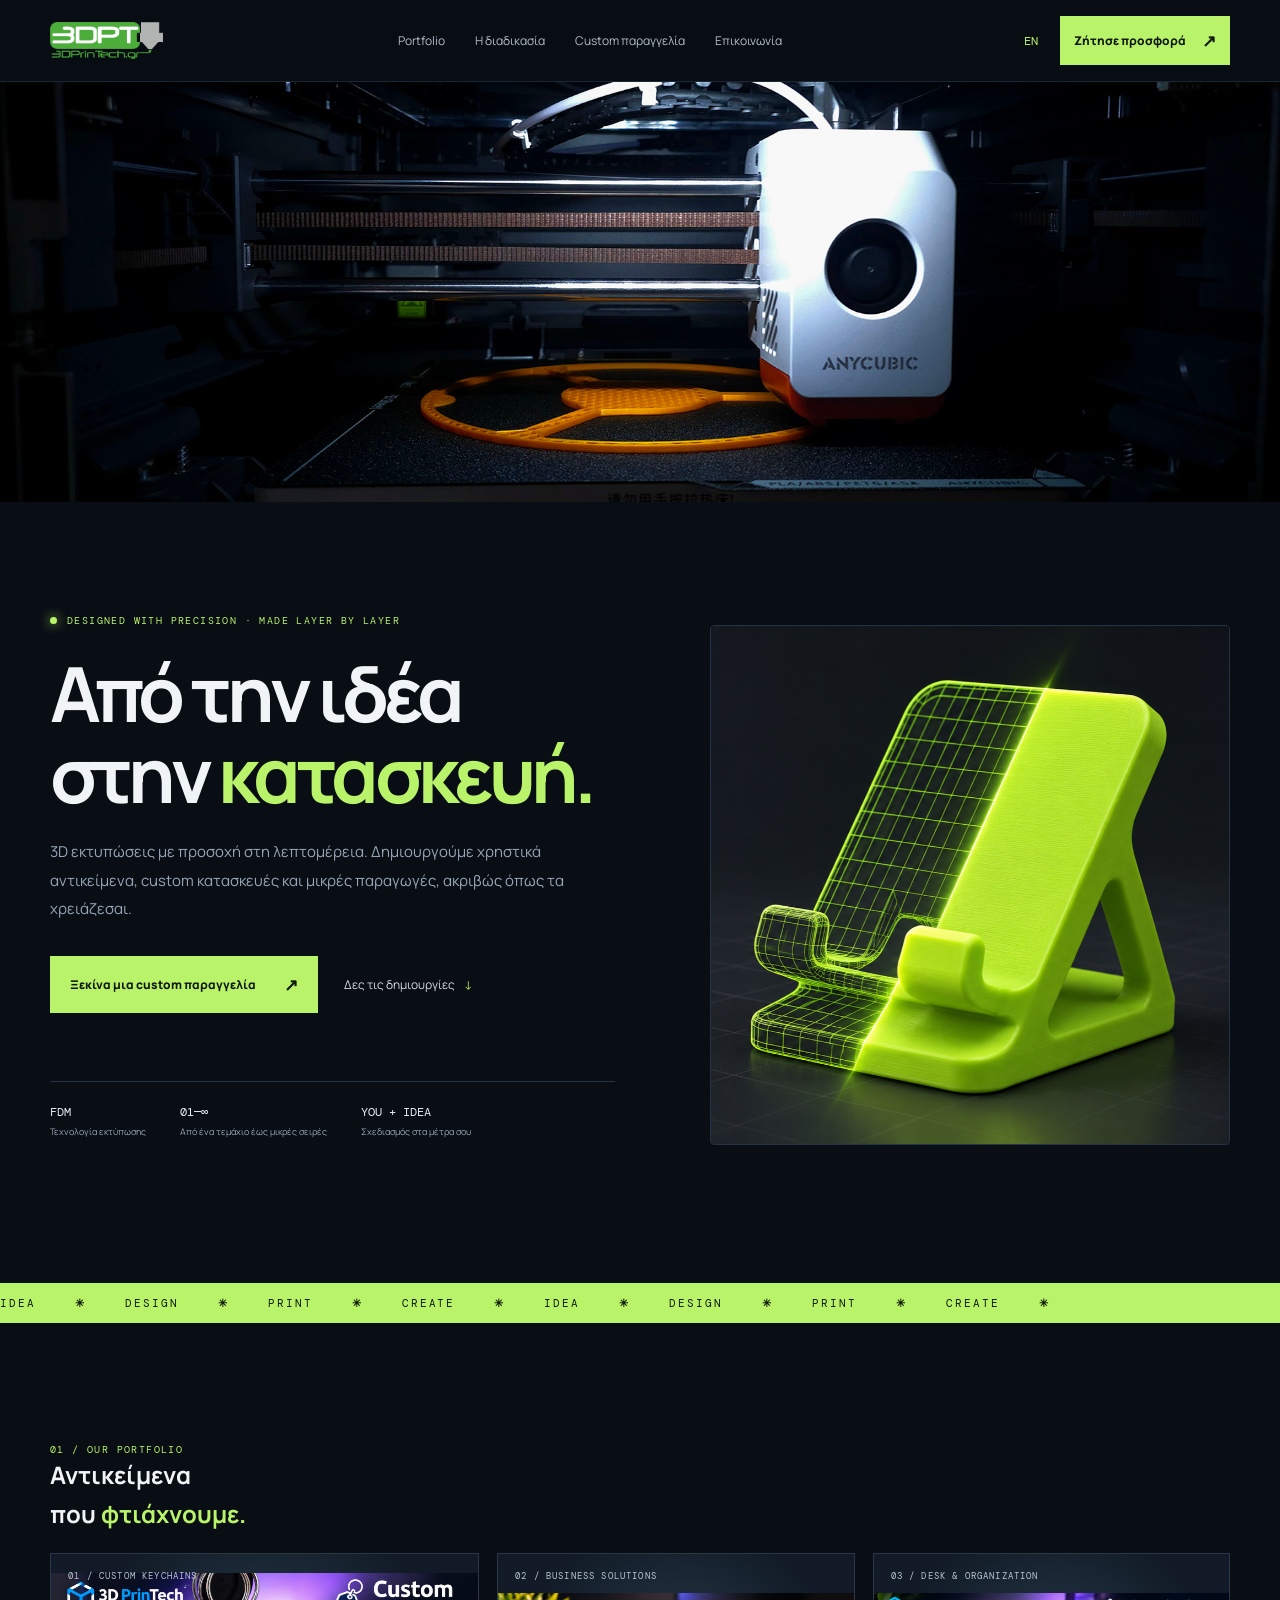
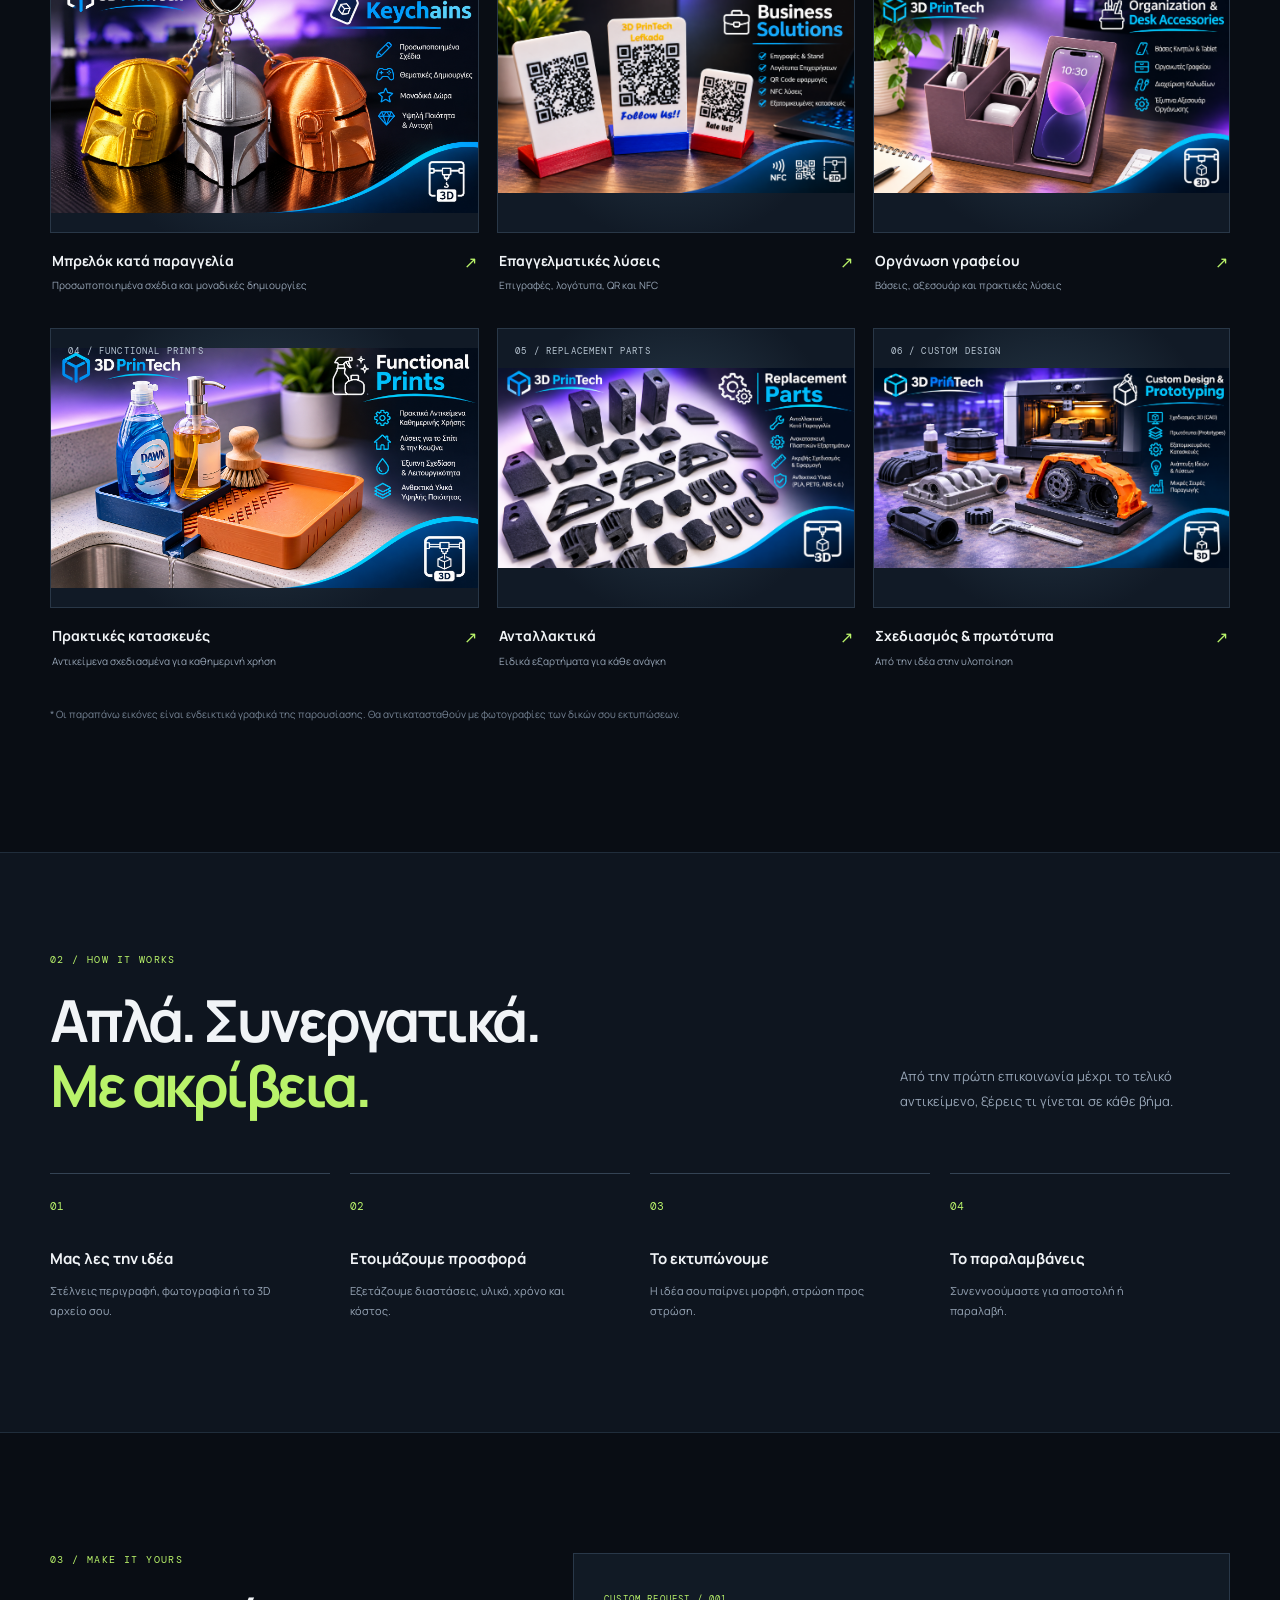
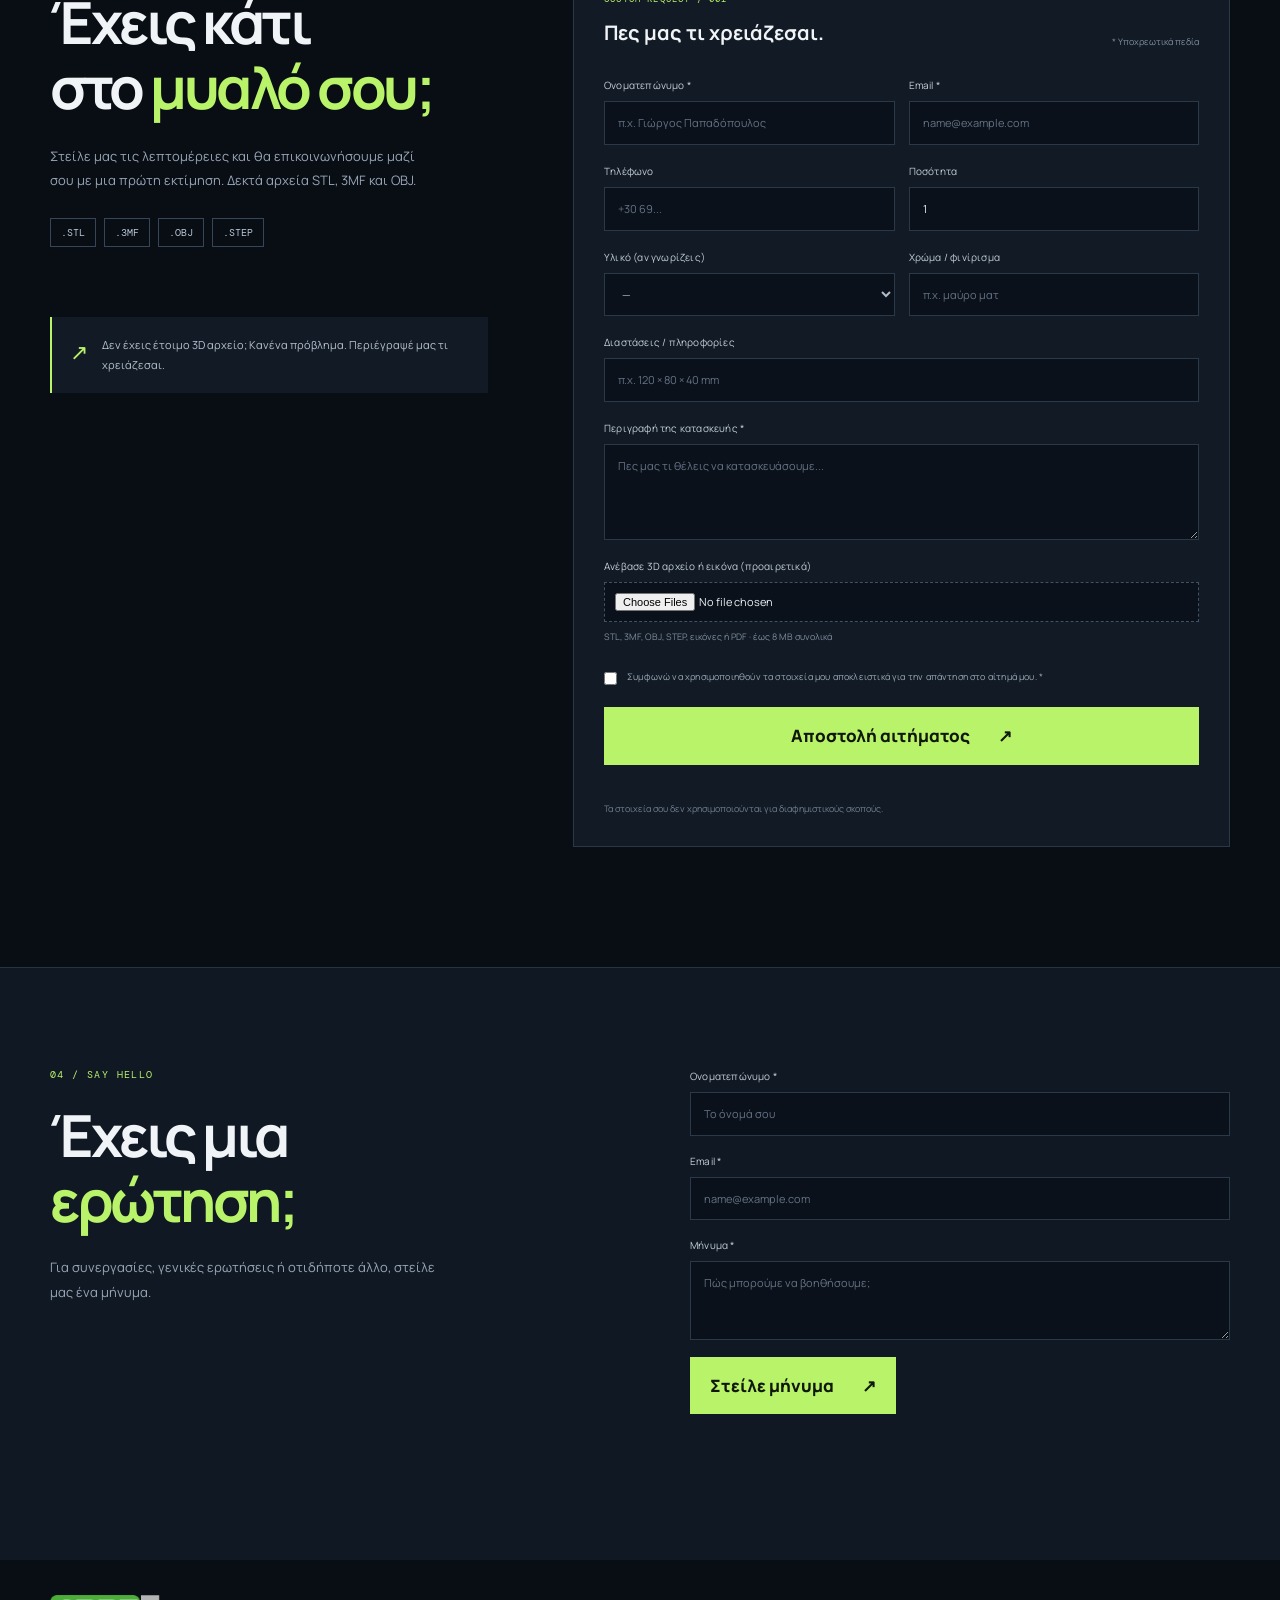
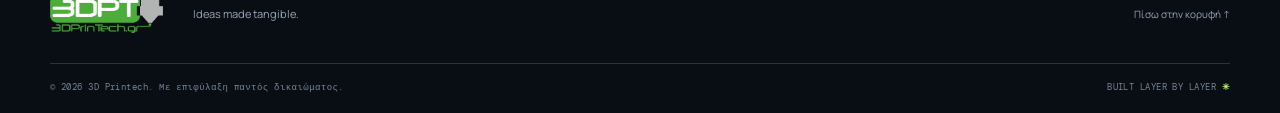
==== index.html @ 9c033b2d "Update index.html portfolio title" ====
<!DOCTYPE html>
<html lang="el">
 <head>
  <meta charset="utf-8"/>
  <meta content="width=device-width,initial-scale=1" name="viewport"/>
  <meta content="#090d14" name="theme-color"/>
  <meta content="3D Printech — 3D εκτυπώσεις, custom κατασκευές και εξατομικευμένες λύσεις." name="description"/>
  <title>
   3D Printech — Από την ιδέα στην κατασκευή
  </title>
  <link href="https://fonts.googleapis.com" rel="preconnect"/>
  <link crossorigin="" href="https://fonts.gstatic.com" rel="preconnect"/>
  <link href="https://fonts.googleapis.com/css2?family=DM+Mono:wght@400;500&family=Manrope:wght@400;500;600;700;800&display=swap" rel="stylesheet"/>
  <link href="/styles.css" rel="stylesheet"/>
 </head>
 <body>
  <!-- SITE HEADER / NAVIGATION -->
  <header class="header">
   <a aria-label="3D PrinTech home" class="brand" href="#home">
    <img alt="3D PrinTech" class="brand-logo" src="logo.png"/>
   </a>
   <nav class="nav">
    <a data-i18n="navWork" href="#work">
     Portfolio
    </a>
    <a data-i18n="navProcess" href="#process">
     Η διαδικασία
    </a>
    <a data-i18n="navCustom" href="#custom">
     Custom παραγγελία
    </a>
    <a data-i18n="navContact" href="#contact">
     Επικοινωνία
    </a>
   </nav>
   <div class="header-actions">
    <button aria-label="Change language" class="lang" id="langToggle">
     EN
    </button>
    <a class="button button-small" data-i18n="navCta" href="#custom">
     Ζήτησε προσφορά
     <span>
      ↗
     </span>
    </a>
    <button aria-label="Open menu" class="menu-toggle" id="menuToggle">
     ☰
    </button>
   </div>
  </header>
  <main>
   <!-- HERO / INTRODUCTION -->
   <section class="hero section-wrap" id="home">
    <div class="hero-art">
     <img alt="3D εκτυπωτής 3D PrinTech σε λειτουργία" class="hero-image" src="hero-printer.jpg"/>
    </div>
    <div class="hero-content">
     <div class="hero-copy">
      <div class="eyebrow">
       <span class="pulse">
       </span>
       <span data-i18n="eyebrow">
        DESIGNED WITH PRECISION · MADE LAYER BY LAYER
       </span>
      </div>
      <h1 data-i18n="heroTitle">
       Από την ιδέα
       <br/>
       στην
       <em>
        κατασκευή.
       </em>
      </h1>
      <p class="hero-lead" data-i18n="heroLead">
       3D εκτυπώσεις με προσοχή στη λεπτομέρεια. Δημιουργούμε χρηστικά αντικείμενα, custom κατασκευές και μικρές παραγωγές, ακριβώς όπως τα χρειάζεσαι.
      </p>
      <div class="hero-actions">
       <a class="button" data-i18n="heroCta" href="#custom">
        Ξεκίνα μια custom παραγγελία
        <span>
         ↗
        </span>
       </a>
       <a class="text-link" data-i18n="heroSecondary" href="#work">
        Δες τις δημιουργίες
        <span>
         ↓
        </span>
       </a>
      </div>
      <div class="hero-stats">
       <div>
        <strong>
         FDM
        </strong>
        <span data-i18n="stat1">
         Τεχνολογία εκτύπωσης
        </span>
       </div>
       <div>
        <strong>
         01—∞
        </strong>
        <span data-i18n="stat2">
         Από ένα τεμάχιο έως μικρές σειρές
        </span>
       </div>
       <div>
        <strong>
         YOU + IDEA
        </strong>
        <span data-i18n="stat3">
         Σχεδιασμός στα μέτρα σου
        </span>
       </div>
      </div>
     </div>
     <img alt="Από το σχέδιο CAD στο τελικό 3D εκτυπωμένο αντικείμενο" class="concept-image" src="concept-print.png"/>
    </div>
   </section>
   <section class="ticker">
    <div>
     IDEA
     <b>
      ✳
     </b>
     DESIGN
     <b>
      ✳
     </b>
     PRINT
     <b>
      ✳
     </b>
     CREATE
     <b>
      ✳
     </b>
     IDEA
     <b>
      ✳
     </b>
     DESIGN
     <b>
      ✳
     </b>
     PRINT
     <b>
      ✳
     </b>
     CREATE
     <b>
      ✳
     </b>
    </div>
   </section>
   <!-- PORTFOLIO / CATEGORIES -->
   <section class="section-wrap work-section" id="work">

  <div class="eyebrow">
    01 / OUR PORTFOLIO
  </div>

    <h2 data-i18n="workTitle">
      Αντικείμενα
      <br/>
        που
      <em>
        φτιάχνουμε.
      </em>
    </h2>

    <div class="portfolio-grid">

    <!-- 01 / CUSTOM KEYCHAINS -->
    <a href="galleries/custom-keychains.html" class="work-card">
      <div class="work-visual">
        <img src="categories/01cat.png" alt="Custom Keychains">
        <span class="visual-tag">01 / CUSTOM KEYCHAINS</span>
      </div>
      <div class="work-meta">
        <div>
          <h3 data-i18n="item1">Μπρελόκ κατά παραγγελία</h3>
          <p data-i18n="item1d">Προσωποποιημένα σχέδια και μοναδικές δημιουργίες</p>
        </div>
        <span>↗</span>
      </div>
    </a>

    <!-- 02 / BUSINESS SOLUTIONS -->
    <a href="galleries/business-solutions.html" class="work-card">
      <div class="work-visual">
        <img src="categories/02cat.png" alt="Business Solutions">
        <span class="visual-tag">02 / BUSINESS SOLUTIONS</span>
      </div>
      <div class="work-meta">
        <div>
          <h3 data-i18n="item2">Επαγγελματικές λύσεις</h3>
          <p data-i18n="item2d">Επιγραφές, λογότυπα, QR και NFC</p>
        </div>
        <span>↗</span>
      </div>
    </a>

    <!-- 03 / DESK & ORGANIZATION -->
    <a href="galleries/desk-organization.html" class="work-card">
      <div class="work-visual">
        <img src="categories/03cat.png" alt="Desk & Organization">
        <span class="visual-tag">03 / DESK & ORGANIZATION</span>
      </div>
      <div class="work-meta">
        <div>
          <h3 data-i18n="item3">Οργάνωση γραφείου</h3>
          <p data-i18n="item3d">Βάσεις, αξεσουάρ και πρακτικές λύσεις</p>
        </div>
        <span>↗</span>
      </div>
    </a>

    <!-- 04 / FUNCTIONAL PRINTS -->
  <a href="galleries/functional-prints.html" class="work-card">
    <div class="work-visual">
      <img src="categories/04cat.png" alt="Functional Prints">
      <span class="visual-tag">04 / FUNCTIONAL PRINTS</span>
    </div>
    <div class="work-meta">
      <div>
        <h3 data-i18n="item4">Πρακτικές κατασκευές</h3>
        <p data-i18n="item4d">Αντικείμενα σχεδιασμένα για καθημερινή χρήση</p>
      </div>
        <span>↗</span>
      </div>
    </a>

    <!-- 05 / REPLACEMENT PARTS -->
    <a href="galleries/replacement-parts.html" class="work-card">
      <div class="work-visual">
        <img src="categories/05cat.png" alt="Replacement Parts">
        <span class="visual-tag">05 / REPLACEMENT PARTS</span>
      </div>
      <div class="work-meta">
        <div>
          <h3 data-i18n="item5">Ανταλλακτικά</h3>
          <p data-i18n="item5d">Ειδικά εξαρτήματα για κάθε ανάγκη</p>
        </div>
        <span>↗</span>
      </div>
    </a>

    <!-- 06 / CUSTOM DESIGN & PROTOTYPING -->
    <a href="galleries/custom-design.html" class="work-card">
      <div class="work-visual">
        <img src="categories/06cat.png" alt="Custom Design & Prototyping">
        <span class="visual-tag">06 / CUSTOM DESIGN</span>
      </div>
      <div class="work-meta">
        <div>
          <h3 data-i18n="item6">Σχεδιασμός & πρωτότυπα</h3>
          <p data-i18n="item6d">Από την ιδέα στην υλοποίηση</p>
        </div>
        <span>↗</span>
      </div>
    </a>

  </div>

    <p class="portfolio-note" data-i18n="portfolioNote">
     * Οι παραπάνω εικόνες είναι ενδεικτικά γραφικά της παρουσίασης. Θα αντικατασταθούν με φωτογραφίες των δικών σου εκτυπώσεων.
    </p>
   </section>
   <!-- HOW IT WORKS -->
   <section class="process-section" id="process">
    <div class="section-wrap">
     <div class="eyebrow">
      02 / HOW IT WORKS
     </div>
     <div class="section-heading">
      <h2 data-i18n="processTitle">
       Απλά. Συνεργατικά.
       <br/>
       <em>
        Με ακρίβεια.
       </em>
      </h2>
      <p data-i18n="processLead">
       Από την πρώτη επικοινωνία μέχρι το τελικό αντικείμενο, ξέρεις τι γίνεται σε κάθε βήμα.
      </p>
     </div>
     <div class="steps">
      <div class="step">
       <span>
        01
       </span>
       <h3 data-i18n="step1">
        Μας λες την ιδέα
       </h3>
       <p data-i18n="step1d">
        Στέλνεις περιγραφή, φωτογραφία ή το 3D αρχείο σου.
       </p>
      </div>
      <div class="step">
       <span>
        02
       </span>
       <h3 data-i18n="step2">
        Ετοιμάζουμε προσφορά
       </h3>
       <p data-i18n="step2d">
        Εξετάζουμε διαστάσεις, υλικό, χρόνο και κόστος.
       </p>
      </div>
      <div class="step">
       <span>
        03
       </span>
       <h3 data-i18n="step3">
        Το εκτυπώνουμε
       </h3>
       <p data-i18n="step3d">
        Η ιδέα σου παίρνει μορφή, στρώση προς στρώση.
       </p>
      </div>
      <div class="step">
       <span>
        04
       </span>
       <h3 data-i18n="step4">
        Το παραλαμβάνεις
       </h3>
       <p data-i18n="step4d">
        Συνεννοούμαστε για αποστολή ή παραλαβή.
       </p>
      </div>
     </div>
    </div>
   </section>
   <!-- CUSTOM ORDER FORM -->
   <section class="custom-section section-wrap" id="custom">
    <div class="custom-intro">
     <div class="eyebrow">
      03 / MAKE IT YOURS
     </div>
     <h2 data-i18n="customTitle">
      Έχεις κάτι
      <br/>
      στο
      <em>
       μυαλό σου;
      </em>
     </h2>
     <p data-i18n="customLead">
      Στείλε μας τις λεπτομέρειες και θα επικοινωνήσουμε μαζί σου με μια πρώτη εκτίμηση. Δεκτά αρχεία STL, 3MF και OBJ.
     </p>
     <div class="file-types">
      <span>
       .STL
      </span>
      <span>
       .3MF
      </span>
      <span>
       .OBJ
      </span>
      <span>
       .STEP
      </span>
     </div>
     <div class="custom-aside">
      <span class="aside-mark">
       ↗
      </span>
      <p data-i18n="customAside">
       Δεν έχεις έτοιμο 3D αρχείο; Κανένα πρόβλημα. Περιέγραψέ μας τι χρειάζεσαι.
      </p>
     </div>
    </div>
    <form class="form-card" id="orderForm">
     <div class="form-top">
      <div>
       <span class="form-kicker">
        CUSTOM REQUEST / 001
       </span>
       <h3 data-i18n="formTitle">
        Πες μας τι χρειάζεσαι.
       </h3>
      </div>
      <span class="required-note" data-i18n="required">
       * Υποχρεωτικά πεδία
      </span>
     </div>
     <div class="form-grid">
      <label>
       <span data-i18n="name">
        Ονοματεπώνυμο *
       </span>
       <input autocomplete="name" name="name" placeholder="π.χ. Γιώργος Παπαδόπουλος" required=""/>
      </label>
      <label>
       <span>
        Email *
       </span>
       <input autocomplete="email" name="email" placeholder="name@example.com" required="" type="email"/>
      </label>
      <label>
       <span data-i18n="phone">
        Τηλέφωνο
       </span>
       <input autocomplete="tel" name="phone" placeholder="+30 69..." type="tel"/>
      </label>
      <label>
       <span data-i18n="quantity">
        Ποσότητα
       </span>
       <input min="1" name="quantity" type="number" value="1"/>
      </label>
      <label>
       <span data-i18n="material">
        Υλικό (αν γνωρίζεις)
       </span>
       <select name="material">
        <option value="">
         —
        </option>
        <option>
         PLA
        </option>
        <option>
         PETG
        </option>
        <option>
         ABS / ASA
        </option>
        <option>
         TPU
        </option>
        <option data-i18n="matUnknown">
         Δεν γνωρίζω
        </option>
       </select>
      </label>
      <label>
       <span data-i18n="color">
        Χρώμα / φινίρισμα
       </span>
       <input name="color" placeholder="π.χ. μαύρο ματ"/>
      </label>
      <label class="full">
       <span data-i18n="dimensions">
        Διαστάσεις / πληροφορίες
       </span>
       <input name="dimensions" placeholder="π.χ. 120 × 80 × 40 mm"/>
      </label>
      <label class="full">
       <span data-i18n="description">
        Περιγραφή της κατασκευής *
       </span>
       <textarea name="description" placeholder="Πες μας τι θέλεις να κατασκευάσουμε..." required="" rows="4"></textarea>
      </label>
      <label class="full upload-label">
       <span data-i18n="upload">
        Ανέβασε 3D αρχείο ή εικόνα (προαιρετικά)
       </span>
       <input accept=".stl,.3mf,.obj,.step,.stp,.png,.jpg,.jpeg,.webp,.pdf" id="files" multiple="" name="files" type="file"/>
       <small data-i18n="uploadHint">
        STL, 3MF, OBJ, STEP, εικόνες ή PDF · έως 8 MB συνολικά
       </small>
       <div class="file-names" id="fileNames">
       </div>
      </label>
      <label class="full consent">
       <input name="consent" required="" type="checkbox"/>
       <span data-i18n="consent">
        Συμφωνώ να χρησιμοποιηθούν τα στοιχεία μου αποκλειστικά για την απάντηση στο αίτημά μου. *
       </span>
      </label>
     </div>
     <button class="button submit-button" type="submit">
      <span data-i18n="sendOrder">
       Αποστολή αιτήματος
      </span>
      <span>
       ↗
      </span>
     </button>
     <p aria-live="polite" class="form-status" id="orderStatus" role="status">
     </p>
     <p class="privacy-note" data-i18n="privacy">
      Τα στοιχεία σου δεν χρησιμοποιούνται για διαφημιστικούς σκοπούς.
     </p>
    </form>
   </section>
   <!-- CONTACT FORM -->
   <section class="contact-section" id="contact">
    <div class="section-wrap contact-inner">
     <div>
      <div class="eyebrow">
       04 / SAY HELLO
      </div>
      <h2 data-i18n="contactTitle">
       Έχεις μια
       <br/>
       <em>
        ερώτηση;
       </em>
      </h2>
      <p data-i18n="contactLead">
       Για συνεργασίες, γενικές ερωτήσεις ή οτιδήποτε άλλο, στείλε μας ένα μήνυμα.
      </p>
     </div>
     <form class="contact-form" id="contactForm">
      <label>
       <span data-i18n="name">
        Ονοματεπώνυμο *
       </span>
       <input name="name" placeholder="Το όνομά σου" required=""/>
      </label>
      <label>
       <span>
        Email *
       </span>
       <input name="email" placeholder="name@example.com" required="" type="email"/>
      </label>
      <label>
       <span data-i18n="message">
        Μήνυμα *
       </span>
       <textarea name="description" placeholder="Πώς μπορούμε να βοηθήσουμε;" required="" rows="3"></textarea>
      </label>
      <label aria-hidden="true" class="honeypot">
       Website
       <input autocomplete="off" name="website" tabindex="-1"/>
      </label>
      <button class="button" type="submit">
       <span data-i18n="sendMessage">
        Στείλε μήνυμα
       </span>
       <span>
        ↗
       </span>
      </button>
      <p aria-live="polite" class="form-status" id="contactStatus" role="status">
      </p>
     </form>
    </div>
   </section>
  </main>
  <!-- SITE FOOTER -->
  <footer class="footer">
   <div class="footer-main">
    <a class="brand" href="#home">
     <img alt="3D PrinTech" class="brand-logo" src="logo.png"/>
    </a>
    <p data-i18n="footerTag">
     Ideas made tangible.
    </p>
    <a class="back-top" data-i18n="backTop" href="#home">
     Πίσω στην κορυφή ↑
    </a>
   </div>
   <div class="footer-bottom">
    <span>
     ©
     <span id="year">
     </span>
     3D Printech.
     <span data-i18n="rights">
      Με επιφύλαξη παντός δικαιώματος.
     </span>
    </span>
    <span>
     BUILT LAYER BY LAYER
     <b>
      ✳
     </b>
    </span>
   </div>
  </footer>
  <script src="/script.js">
  </script>
 </body>
</html>
---- styles.css ----
/* 1. Global variables and base styles */
:root {
    --bg:#090d14;
    --panel:#101722;
    --panel2:#141e2b;
    --line:#253243;
    --text:#f1f4f7;
    --muted:#98a6b7;
    --accent:#b9f36a;
    --accent2:#85b94a;
    --mono:'DM Mono',monospace;
    --sans:'Manrope',sans-serif
}
* {
    box-sizing:border-box
}
html {
    scroll-behavior:smooth;
    scroll-padding-top:90px
}
body {
    margin:0;
    background:var(--bg);
    color:var(--text);
    font-family:var(--sans);
    line-height:1.6
}
a {
    color:inherit;
    text-decoration:none
}
button,input,textarea,select {
    font:inherit
}
.section-wrap {
    width:min(1180px,calc(100% - 48px));
    margin:auto
}
/* 2. Header and navigation */
.header {
    height:82px;
    padding:0 max(24px,calc((100vw - 1180px)/2));
    display:flex;
    align-items:center;
    justify-content:space-between;
    border-bottom:1px solid #1d2733;
    position:sticky;
    top:0;
    background:#090d14ed;
    backdrop-filter:blur(16px);
    z-index:20
}
.brand {
    display:flex;
    align-items:center;
    gap:10px;
    font-size:13px;
    font-weight:800;
    letter-spacing:.18em
}
.brand-mark {
    font-size:25px;
    letter-spacing:-.1em;
    color:var(--accent)
}
.brand-mark span {
    color:#fff
}
.nav {
    display:flex;
    gap:30px;
    color:#b4bfcb;
    font-size:12px
}
.nav a:hover,.text-link:hover {
    color:var(--accent)
}
.header-actions {
    display:flex;
    align-items:center;
    gap:16px
}
.lang {
    border:0;
    background:none;
    color:var(--accent);
    font:12px var(--mono);
    cursor:pointer
}
.button {
    display:inline-flex;
    align-items:center;
    justify-content:center;
    gap:28px;
    background:var(--accent);
    color:#10170b;
    padding:15px 20px;
    font-size:12px;
    font-weight:800;
    border:0;
    cursor:pointer;
    transition:.2s
}
.button:hover {
    background:#d0ff8a;
    transform:translateY(-2px)
}
.button span {
    font-size:17px
}
.button-small {
    padding:11px 14px;
    gap:16px
}
.menu-toggle {
    display:none;
    background:none;
    color:white;
    border:0;
    font-size:22px
}
/* 3. Hero section and visual elements */
.hero {
    min-height:0;
    display:flex;
    flex-direction:column;
    align-items:stretch;
    gap:0;
    padding-top:0;
    padding-bottom:0
}
.eyebrow {
    font:10px var(--mono);
    letter-spacing:.14em;
    color:var(--accent);
    display:flex;
    align-items:center;
    gap:10px
}
.pulse {
    width:7px;
    height:7px;
    background:var(--accent);
    border-radius:50%;
    box-shadow:0 0 12px var(--accent)
}
h1,h2,h3,p {
    margin-top:0
}
h1 {
    font-size:clamp(48px,6vw,76px);
    line-height:1.06;
    letter-spacing:-.065em;
    margin:26px 0 24px;
    font-weight:700
}
h1 em,h2 em {
    font-style:normal;
    color:var(--accent)
}
.hero-lead {
    max-width:520px;
    color:var(--muted);
    font-size:15px;
    line-height:1.9
}
.hero-actions {
    display:flex;
    align-items:center;
    gap:26px;
    margin-top:32px
}
.text-link {
    font-size:12px;
    color:#d4dce4
}
.text-link span {
    color:var(--accent);
    margin-left:7px
}
.hero-stats {
    display:flex;
    gap:34px;
    margin-top:68px;
    padding-top:22px;
    border-top:1px solid var(--line)
}
.hero-stats div {
    display:flex;
    flex-direction:column;
    gap:5px
}
.hero-stats strong {
    font:12px var(--mono);
    color:#e8edf2
}
.hero-stats span {
    font-size:9px;
    color:var(--muted)
}
.hero-art {
    height:490px;
    position:relative;
    overflow:hidden;
    background:radial-gradient(ellipse at 50% 52%,#1c2b39 0,#101925 42%,#0c121b 75%);
    border:1px solid #263343
}
.art-grid {
    position:absolute;
    inset:0;
    background-image:linear-gradient(#8da2b411 1px,transparent 1px),linear-gradient(90deg,#8da2b411 1px,transparent 1px);
    background-size:34px 34px;
    mask-image:linear-gradient(transparent,#000 20%,#000 80%,transparent)
}
.orbit {
    position:absolute;
    border:1px solid #b9f36a2b;
    border-radius:50%;
    left:50%;
    top:51%;
    transform:translate(-50%,-50%) rotate(-25deg)
}
.orbit-one {
    width:390px;
    height:170px
}
.orbit-two {
    width:300px;
    height:430px;
    transform:translate(-50%,-50%) rotate(54deg)
}
.hero-object {
    position:absolute;
    left:50%;
    top:49%;
    transform:translate(-50%,-50%);
    width:210px;
    height:220px;
    filter:drop-shadow(0 28px 30px #0009);
    animation:float 6s ease-in-out infinite
}
.object-face {
    position:absolute;
    left:0;
    top:45px;
    width:165px;
    height:165px;
    background:linear-gradient(135deg,#b9f36a,#6d9e3b);
    clip-path:polygon(0 0,100% 0,100% 78%,0 100%);
    display:flex;
    flex-direction:column;
    align-items:center;
    justify-content:center;
    color:#13200c;
    transform:skewY(-8deg);
    box-shadow:inset 0 0 0 2px #d9ff9c
}
.object-face span {
    font-size:63px;
    font-weight:800;
    letter-spacing:-.1em;
    line-height:1
}
.object-face small {
    font:9px var(--mono);
    letter-spacing:.3em;
    margin-top:8px
}
.object-top {
    position:absolute;
    left:0;
    top:0;
    width:165px;
    height:65px;
    background:repeating-linear-gradient(0deg,#d4ff9a 0 2px,#9ecb5c 2px 5px);
    clip-path:polygon(0 60%,70% 0,100% 20%,30% 100%)
}
.object-side {
    position:absolute;
    left:165px;
    top:13px;
    width:45px;
    height:177px;
    background:repeating-linear-gradient(0deg,#527d32 0 3px,#3b5c27 3px 6px);
    clip-path:polygon(0 18%,100% 0,100% 78%,0 100%)
}
.art-label {
    position:absolute;
    font:9px var(--mono);
    letter-spacing:.12em;
    color:#a8b7c6
}
.label-top {
    top:25px;
    left:25px
}
.label-bottom {
    bottom:23px;
    right:25px
}
.label-bottom span {
    color:var(--accent);
    font-size:18px;
    margin-left:8px
}
.crosshair {
    position:absolute;
    color:var(--accent);
    font:20px var(--mono)
}
.c1 {
    top:27%;
    right:17%
}
.c2 {
    bottom:24%;
    left:15%
}
@keyframes float {
    50% {
        transform:translate(-50%,-54%) rotate(2deg)
    }
}
/* 4. Scrolling ticker */
.ticker {
    overflow:hidden;
    background:var(--accent);
    color:#11190b;
    padding:13px 0;
    font:11px var(--mono);
    letter-spacing:.18em;
    white-space:nowrap
}
.ticker div {
    width:max-content;
    animation:marquee 28s linear infinite
}
.ticker b {
    padding:0 30px
}
@keyframes marquee {
    to {
        transform:translateX(-30%)
    }
}
/* 5. Portfolio section */
.work-section {
    padding-top:120px;
    padding-bottom:120px
}
.section-heading {
    display:flex;
    justify-content:space-between;
    align-items:end;
    gap:40px;
    margin:22px 0 48px
}
.section-heading h2,.custom-intro h2,.contact-inner h2 {
    font-size:clamp(38px,4.7vw,58px);
    line-height:1.12;
    letter-spacing:-.06em;
    margin:0
}
.section-heading>p {
    max-width:330px;
    color:var(--muted);
    font-size:13px;
    line-height:1.9;
    margin-bottom:4px
}
.portfolio-grid {
    display:grid;
    grid-template-columns:1.2fr 1fr 1fr;
    gap:18px
}
.work-card {
    min-width:0
}
.work-visual {
    height:280px;
    position:relative;
    display:flex;
    align-items:center;
    justify-content:center;
    overflow:hidden;
    border:1px solid #293747;
    background:radial-gradient(circle at 50% 45%,#293c4c,#111a26 70%)
}
.work-visual img {
    width: 100%;
    height: 100%;
    object-fit: contain;
    display: block;
}
.work-large .work-visual {
    height:320px
}
.visual-tag {
    position:absolute;
    left:17px;
    top:16px;
    font:9px var(--mono);
    letter-spacing:.13em;
    color:#b8c6d3
}
.organizer {
    width:190px;
    height:125px;
    background:linear-gradient(145deg,#b9c9d5,#617587);
    transform:perspective(400px) rotateX(55deg) rotateZ(-28deg);
    box-shadow:18px 28px 30px #0008;
    display:grid;
    grid-template-columns:repeat(3,1fr);
    gap:7px;
    padding:10px
}
.organizer i {
    background:linear-gradient(145deg,#263b4d,#0d1722);
    border:1px solid #9cb0bd;
    border-radius:5px;
    box-shadow:inset 0 0 8px #000
}
.visual-gear {
    background:radial-gradient(circle at 50%,#263a3a,#101923 70%)
}
.gear-shape {
    font-size:150px;
    color:#a5d85e;
    text-shadow:0 20px 30px #0009;
    transform:rotate(14deg)
}
.visual-decor {
    background:radial-gradient(circle at 50%,#493b35,#171922 72%)
}
.vase {
    width:115px;
    height:175px;
    background:repeating-linear-gradient(90deg,#c88e69 0 3px,#a66d51 3px 6px);
    border-radius:48% 48% 30% 30% / 24% 24% 16% 16%;
    clip-path:polygon(35% 0,65% 0,67% 24%,83% 38%,100% 100%,0 100%,17% 38%,33% 24%);
    filter:drop-shadow(15px 18px 18px #0009)
}
.work-meta {
    display:flex;
    justify-content:space-between;
    align-items:start;
    padding:17px 2px
}
.work-meta h3 {
    font-size:14px;
    margin:0 0 5px
}
.work-meta p {
    font-size:10px;
    color:var(--muted);
    margin:0
}
.work-meta>span {
    color:var(--accent)
}
.portfolio-note {
    font-size:10px;
    color:#778596;
    margin-top:20px
}
/* 6. Process steps */
.process-section {
    background:#0e151f;
    border-top:1px solid #202d3b;
    border-bottom:1px solid #202d3b;
    padding:100px 0
}
.process-section .section-heading {
    margin-bottom:55px
}
.steps {
    display:grid;
    grid-template-columns:repeat(4,1fr);
    gap:20px
}
.step {
    border-top:1px solid #344354;
    padding-top:18px
}
.step>span {
    font:11px var(--mono);
    color:var(--accent)
}
.step h3 {
    font-size:15px;
    margin:30px 0 10px
}
.step p {
    font-size:11px;
    color:var(--muted);
    line-height:1.8;
    max-width:220px
}
/* 7. Custom order form */
.custom-section {
    display:grid;
    grid-template-columns:.8fr 1.2fr;
    gap:85px;
    padding-top:120px;
    padding-bottom:120px;
    align-items:start
}
.custom-intro h2 {
    margin:24px 0
}
.custom-intro>p,.contact-inner>div>p {
    color:var(--muted);
    font-size:13px;
    line-height:1.9;
    max-width:390px
}
.file-types {
    display:flex;
    gap:8px;
    margin-top:25px
}
.file-types span {
    border:1px solid #364557;
    color:#b9c8d5;
    padding:7px 10px;
    font:10px var(--mono)
}
.custom-aside {
    margin-top:70px;
    padding:18px;
    border-left:2px solid var(--accent);
    background:#111a25;
    display:flex;
    gap:14px;
    align-items:start
}
.aside-mark {
    font-size:22px;
    color:var(--accent)
}
.custom-aside p {
    font-size:11px;
    color:#b6c3d0;
    margin:0;
    line-height:1.8
}
.form-card {
    background:#111a25;
    border:1px solid #293849;
    padding:30px
}
.form-top {
    display:flex;
    justify-content:space-between;
    align-items:end;
    margin-bottom:28px;
    gap:15px
}
.form-kicker {
    font:9px var(--mono);
    letter-spacing:.13em;
    color:var(--accent)
}
.form-top h3 {
    font-size:20px;
    margin:8px 0 0
}
.required-note {
    font-size:9px;
    color:#7e8d9e
}
.form-grid {
    display:grid;
    grid-template-columns:1fr 1fr;
    gap:18px 14px
}
.form-grid label,.contact-form label {
    display:flex;
    flex-direction:column;
    gap:8px;
    font-size:10px;
    color:#c5d0da
}
.form-grid label>span,.contact-form label>span {
    letter-spacing:.02em
}
.form-grid input,.form-grid select,.form-grid textarea,.contact-form input,.contact-form textarea {
    width:100%;
    background:#0b111a;
    border:1px solid #2a394a;
    color:#edf2f7;
    padding:12px 13px;
    outline:none;
    font-size:11px;
    border-radius:0
}
.form-grid input:focus,.form-grid textarea:focus,.form-grid select:focus,.contact-form input:focus,.contact-form textarea:focus {
    border-color:var(--accent)
}
input::placeholder,textarea::placeholder {
    color:#647386
}
.form-grid select {
    color:#aebbc8
}
.form-grid textarea,.contact-form textarea {
    resize:vertical
}
.full {
    grid-column:1/-1
}
.upload-label input[type=file] {
    padding:10px;
    background:#0b111a;
    border:1px dashed #405266
}
.upload-label small {
    font-size:9px;
    color:#7f8d9d
}
.file-names {
    font-size:10px;
    color:var(--accent)
}
.consent {
    flex-direction:row!important;
    align-items:flex-start;
    gap:10px!important
}
.consent input {
    width:auto;
    margin:2px 0 0;
    accent-color:var(--accent)
}
.consent span {
    font-size:9px;
    line-height:1.6;
    color:#9aa9b8
}
.submit-button {
    width:100%;
    margin-top:22px
}
.form-status {
    font-size:11px;
    color:var(--accent);
    min-height:17px;
    margin:12px 0 0
}
.privacy-note {
    font-size:9px;
    color:#6f7f90;
    margin:8px 0 0
}
/* 8. Contact section */
.contact-section {
    background:#101923;
    border-top:1px solid #253344;
    padding:100px 0
}
.contact-inner {
    display:grid;
    grid-template-columns:1fr 1fr;
    gap:100px
}
.contact-inner h2 {
    margin:22px 0
}
.contact-form {
    display:flex;
    flex-direction:column;
    gap:17px
}
.contact-form .button {
    align-self:flex-start;
    min-width:190px
}
.honeypot {
    position:absolute!important;
    left:-10000px!important
}
/* 9. Footer */
.footer {
    width:min(1180px,calc(100% - 48px));
    margin:auto;
    padding:35px 0 20px
}
.footer-main {
    display:flex;
    align-items:center;
    gap:30px;
    padding-bottom:30px
}
.footer-main p {
    font-size:11px;
    color:var(--muted);
    margin:0
}
.back-top {
    margin-left:auto;
    font-size:10px;
    color:var(--muted)
}
.footer-bottom {
    border-top:1px solid #263342;
    padding-top:17px;
    display:flex;
    justify-content:space-between;
    color:#778596;
    font:9px var(--mono);
    letter-spacing:.05em
}
.footer-bottom b {
    color:var(--accent)
}
/* 10. Responsive layout: tablets */
@media (max-width: 900px) {
    .nav {
        gap:14px
    }
    .nav a {
        font-size:10px
    }
    .hero {
        gap:25px
    }
    .hero-art {
        height:420px
    }
    .hero-image {
        width:100%;
        height:clamp(280px,42vw,520px);
        display:block;
        object-fit:cover;
        object-position:center 55%;
        border-radius:0;
    }
    .hero-stats {
        gap:18px
    }
    .custom-section {
        gap:35px
    }
    .contact-inner {
        gap:45px
    }
}
/* 11. Responsive layout: mobile */
@media (max-width: 700px) {
    .section-wrap {
        width:calc(100% - 36px)
    }
    .header {
        height:70px;
        padding:0 18px
    }
    .nav {
        display:none;
        position:absolute;
        top:69px;
        left:0;
        right:0;
        padding:22px;
        background:#0d141e;
        border-bottom:1px solid var(--line);
        flex-direction:column;
        gap:18px
    }
    .nav.open {
        display:flex
    }
    .nav a {
        font-size:13px
    }
    .header-actions .button {
        display:none
    }
    .menu-toggle {
        display:block
    }
    .hero {
        grid-template-columns:1fr;
        padding-top:65px;
        padding-bottom:55px;
        gap:42px
    }
    .hero h1 {
        font-size:54px
    }
    .hero-art {
        height:390px
    }
    .hero-stats {
        margin-top:48px;
        gap:15px
    }
    .hero-stats span {
        font-size:8px
    }
    .hero-actions {
        flex-wrap:wrap;
        gap:20px
    }
    .work-section,.custom-section {
        padding-top:78px;
        padding-bottom:78px
    }
    .section-heading {
        display:block;
        margin-bottom:30px
    }
    .section-heading>p {
        margin-top:20px
    }
    .portfolio-grid {
        grid-template-columns:1fr
    }
    .work-visual,.work-large .work-visual {
        height:270px
    }
    .steps {
        grid-template-columns:1fr 1fr;
        row-gap:35px
    }
    .step h3 {
        margin-top:20px
    }
    .custom-section {
        grid-template-columns:1fr;
        gap:35px
    }
    .custom-aside {
        margin-top:35px
    }
    .form-card {
        padding:20px
    }
    .form-grid {
        grid-template-columns:1fr
    }
    .full {
        grid-column:auto
    }
    .form-top {
        align-items:start;
        flex-direction:column
    }
    .contact-section {
        padding:75px 0
    }
    .contact-inner {
        grid-template-columns:1fr;
        gap:35px
    }
    .footer-main {
        flex-wrap:wrap;
        gap:15px
    }
    .footer-main p {
        width:100%;
        order:3
    }
    .footer-bottom {
        gap:15px;
        flex-direction:column
    }
    .back-top {
        font-size:9px
    }
}
.hero-art {
    width:100vw;
    height:420px;
    margin-left:calc(50% - 50vw);
    position:relative;
    overflow:hidden;
    border:0;
    border-radius:0
}
.hero-image {
    width:100%;
    height:100%;
    display:block;
    object-fit:cover;
    object-position:center 55%;
    border-radius:0
}
.hero-copy {
    width:100%;
    padding:56px 0 72px
}
@media(max-width:700px) {
    .hero-art {
        height:200px
    }
    .hero-copy {
        padding:28px 0 40px
    }
}
.hero-content {
    display:grid;
    grid-template-columns:1fr 1fr;
    align-items:center;
    gap:50px;
    padding:56px 0 72px
}
.concept-image {
    width:100%;
    max-width:520px;
    aspect-ratio:1/1;
    object-fit:cover;
    border:1px solid var(--line);
    border-radius:4px;
    justify-self:end
}
@media(max-width:700px) {
    .hero-content {
        grid-template-columns:1fr;
        gap:28px;
        padding:36px 0 48px
    }
    .concept-image {
        max-width:100%;
        justify-self:stretch
    }
}
@media(max-width:700px) {
    .hero-content {
        grid-template-columns:1fr;
        gap:28px;
        padding:36px 0 48px
    }
    .hero-copy {
        display:contents
    }
    .concept-image {
        max-width:100%;
        justify-self:stretch;
        order:4;
        margin-bottom:24px
    }
    .hero-actions {
        order:5
    }
    .hero-stats {
        order:6
    }
}
.brand-logo {
    display:block;
    height:38px;
    width:auto;
    max-width:180px;
    object-fit:contain
}
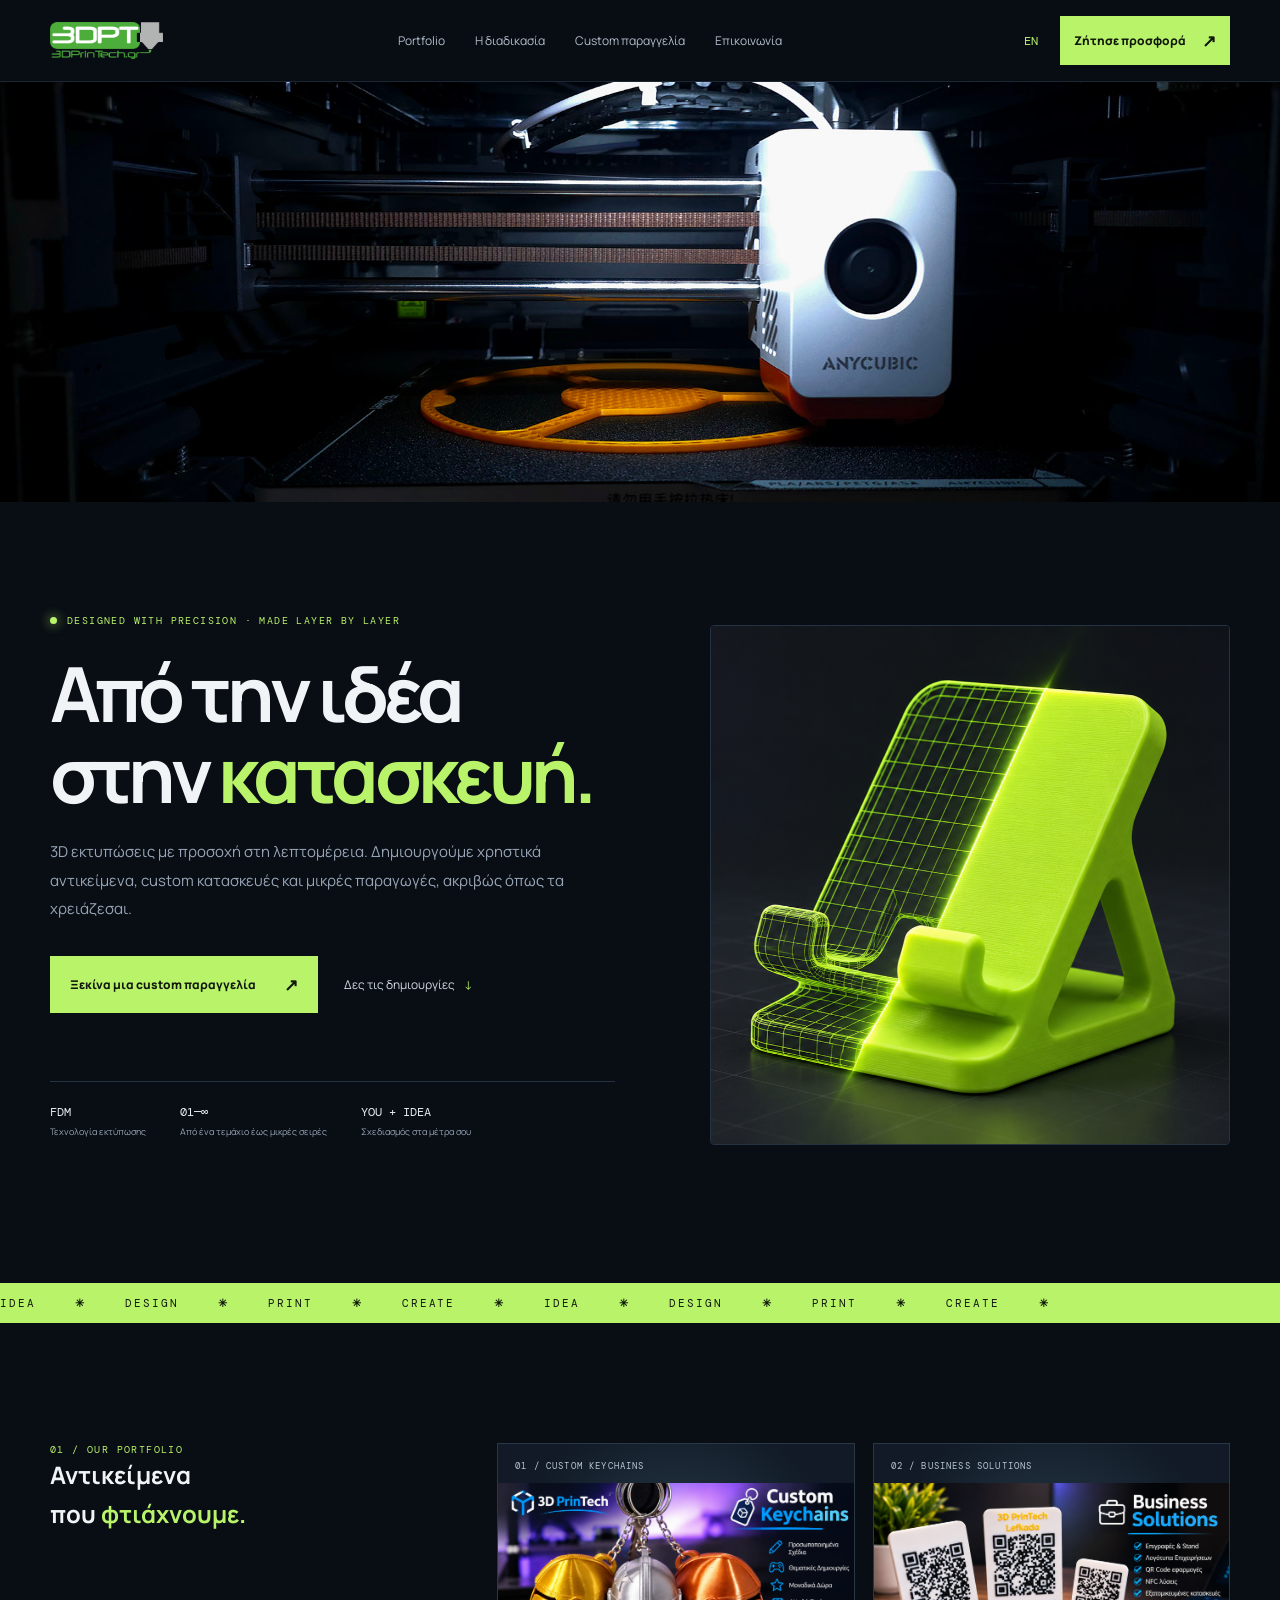
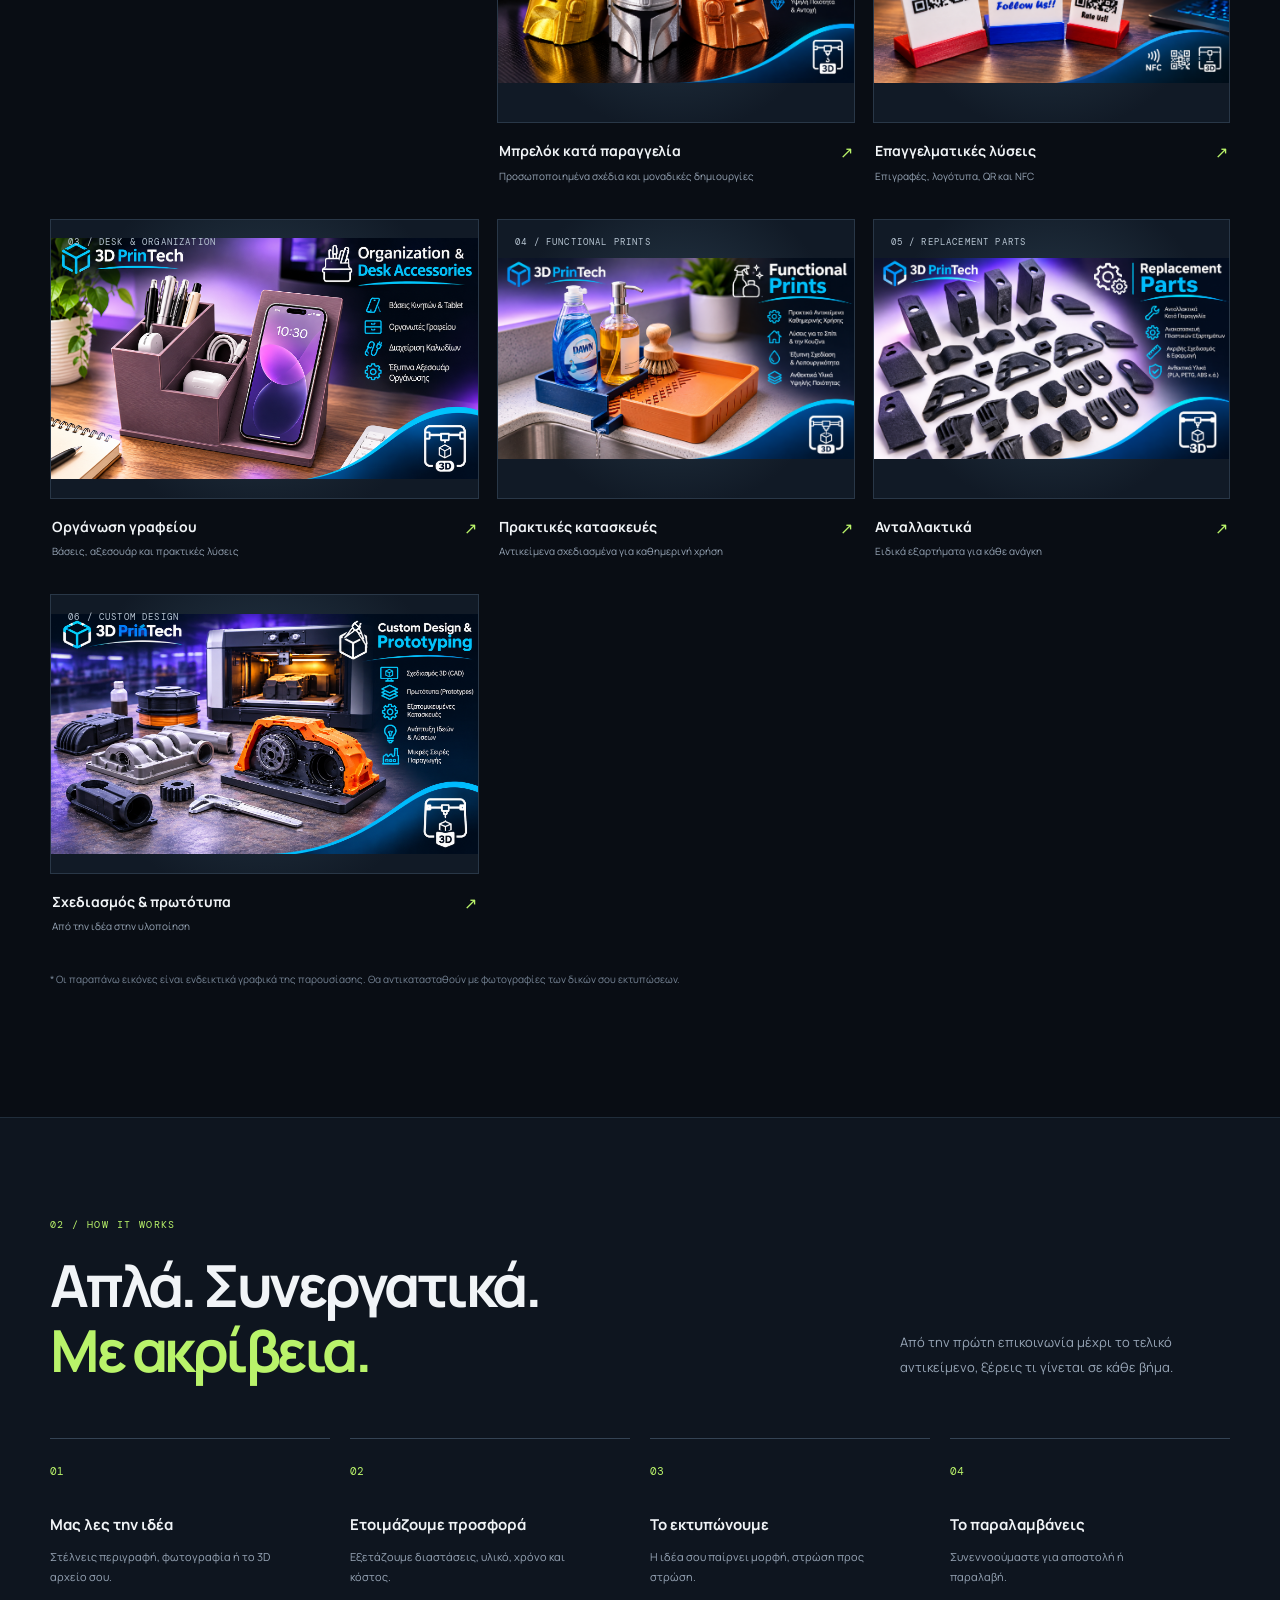
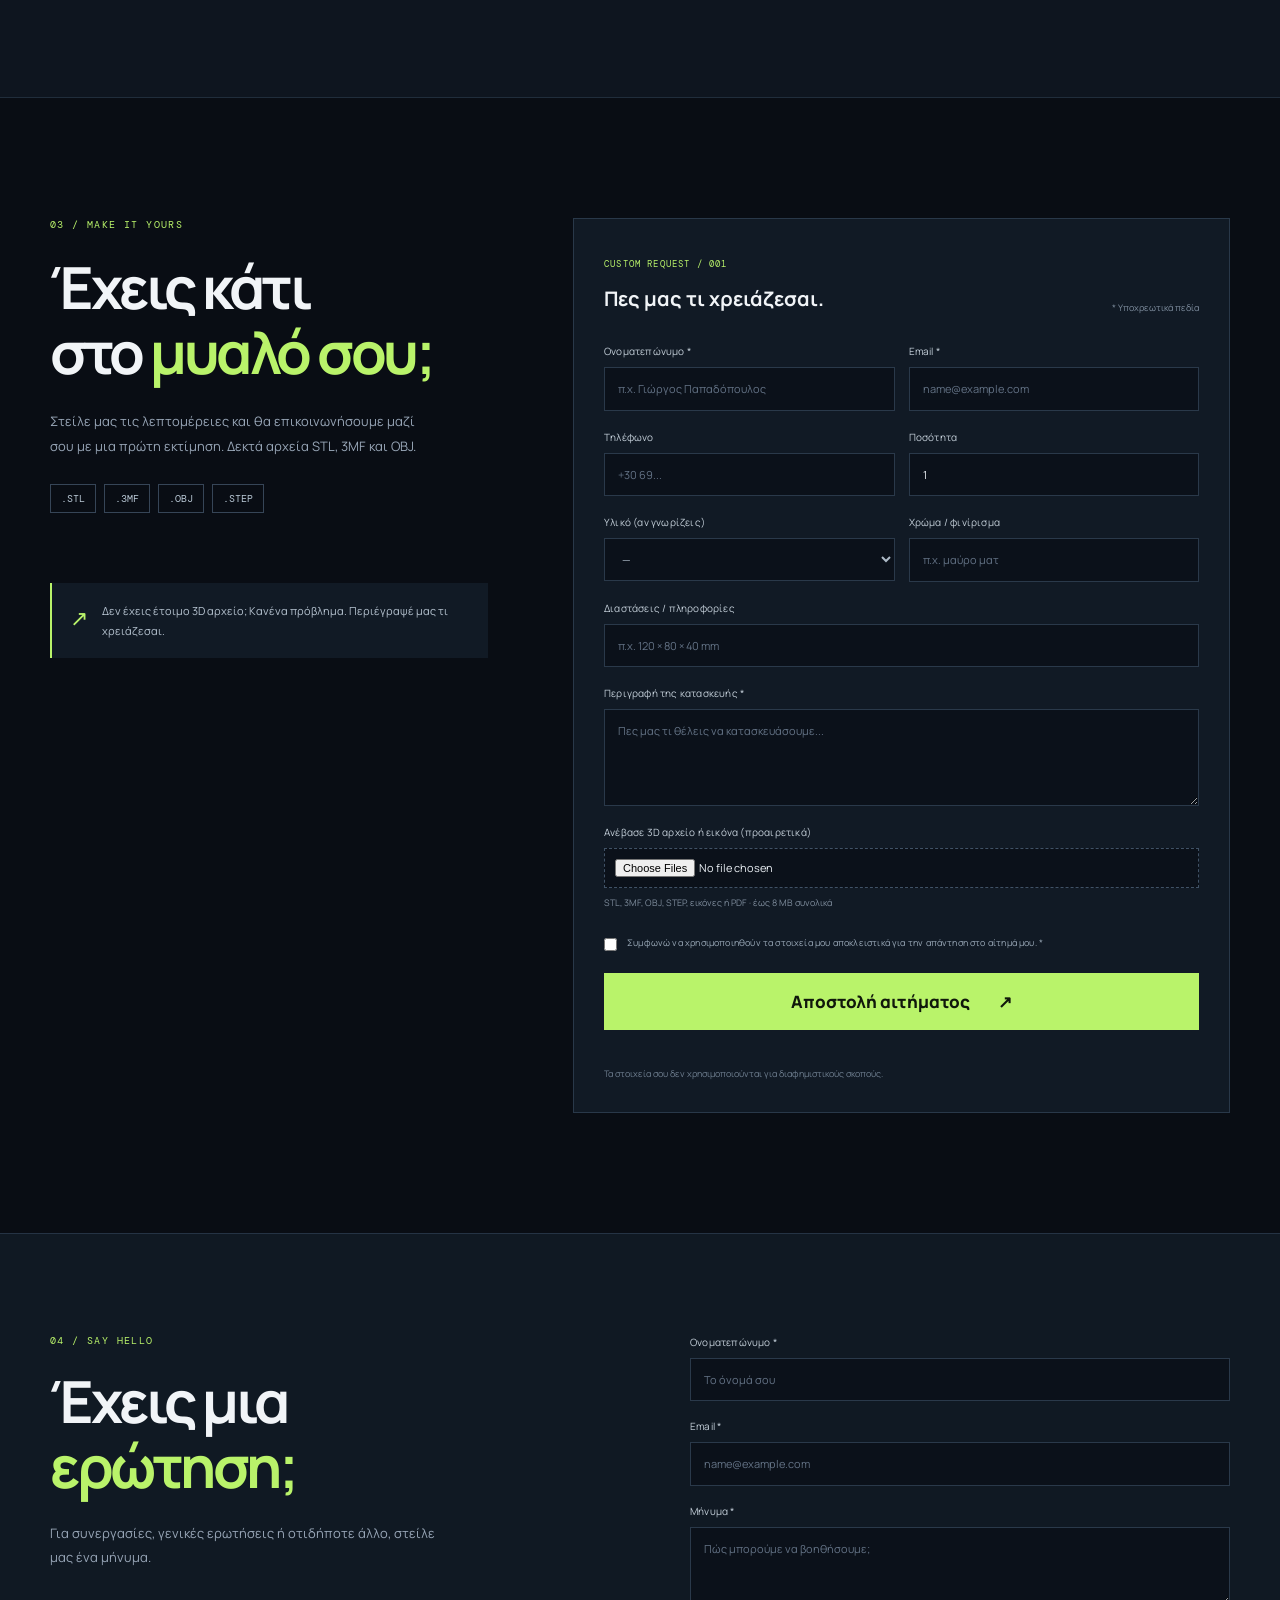
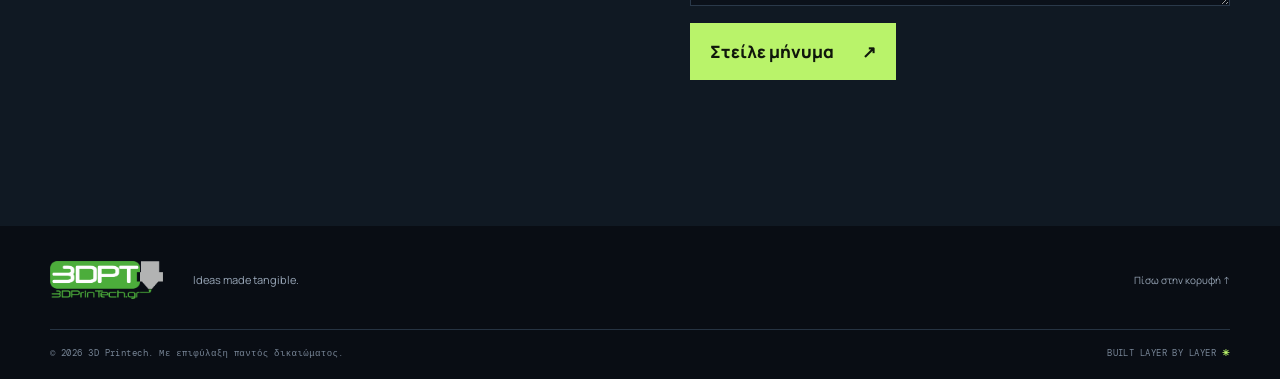
==== commit b0ec986a: "Update index.html" ====
--- a/index.html
+++ b/index.html
@@ -1,4 +1,4 @@
- <!DOCTYPE html>
+  <!DOCTYPE html>
 <html lang="el">
  <head>
   <meta charset="utf-8"/>
@@ -157,21 +157,27 @@
    <!-- PORTFOLIO / CATEGORIES -->
    <section class="section-wrap work-section" id="work">
 
-  <div class="eyebrow">
-    01 / OUR PORTFOLIO
-  </div>
-
-    <h2 data-i18n="workTitle">
-      Αντικείμενα
-      <br/>
+ 
+
+
+
+    <div class="portfolio-grid">
+      <div class="section-head">
+
+      <div class="eyebrow">
+        01 / OUR PORTFOLIO
+      </div>
+
+      <h2 data-i18n="workTitle">
+        Αντικείμενα
+        <br/>
         που
-      <em>
-        φτιάχνουμε.
-      </em>
-    </h2>
-
-    <div class="portfolio-grid">
-
+        <em>
+          φτιάχνουμε.
+        </em>
+      </h2>
+
+    </div>
     <!-- 01 / CUSTOM KEYCHAINS -->
     <a href="galleries/custom-keychains.html" class="work-card">
       <div class="work-visual">
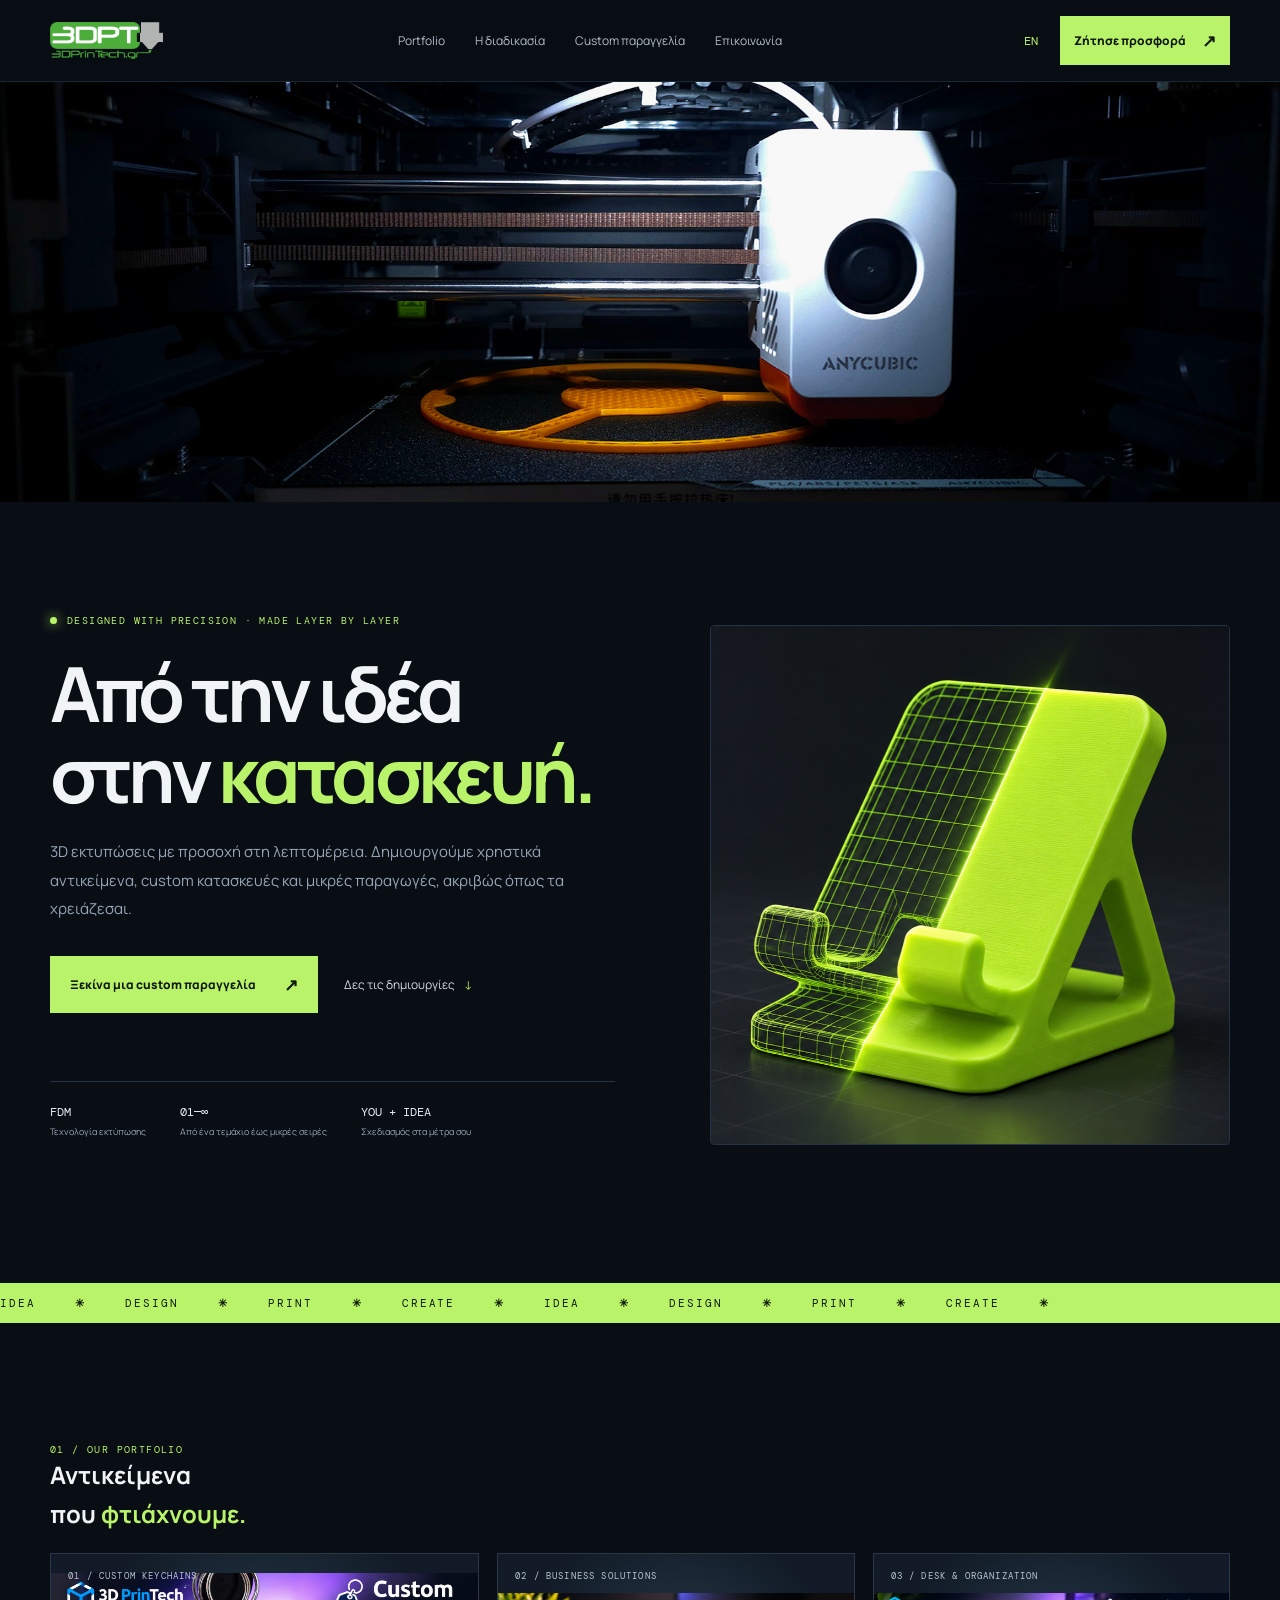
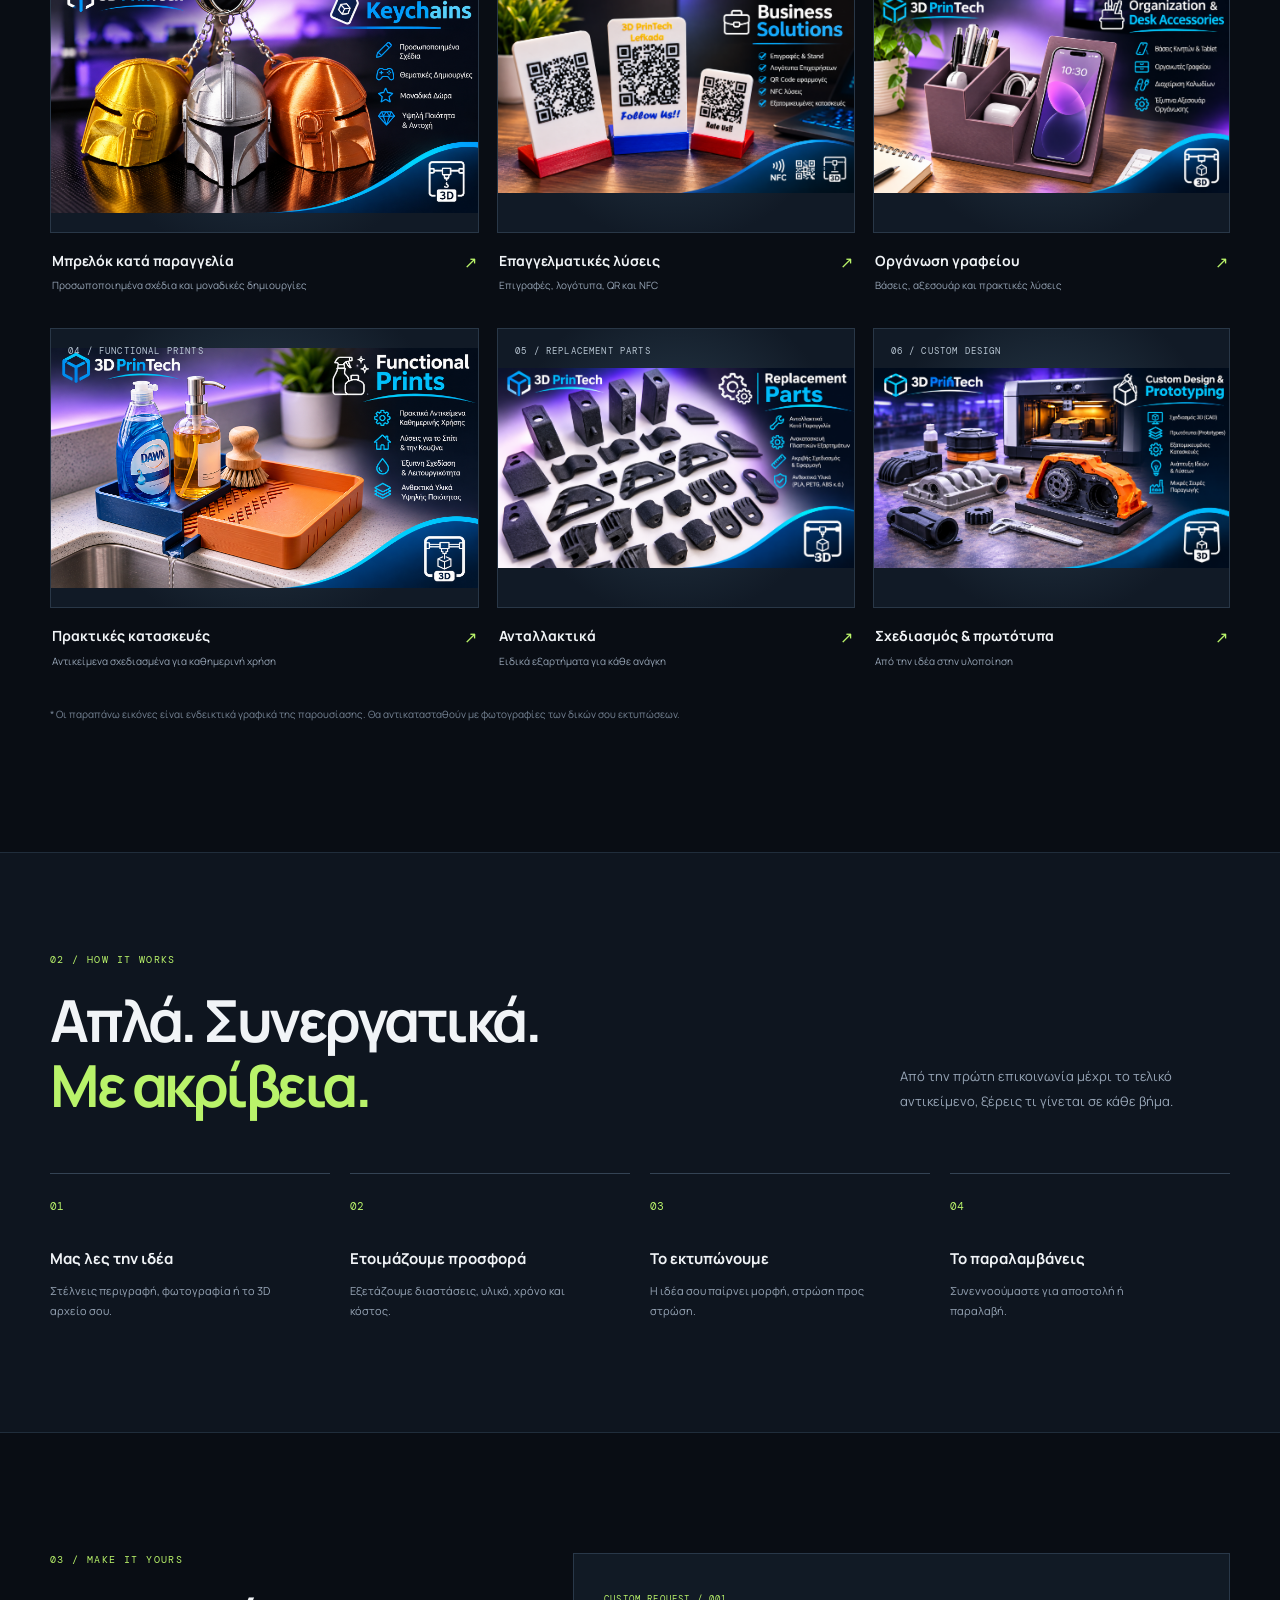
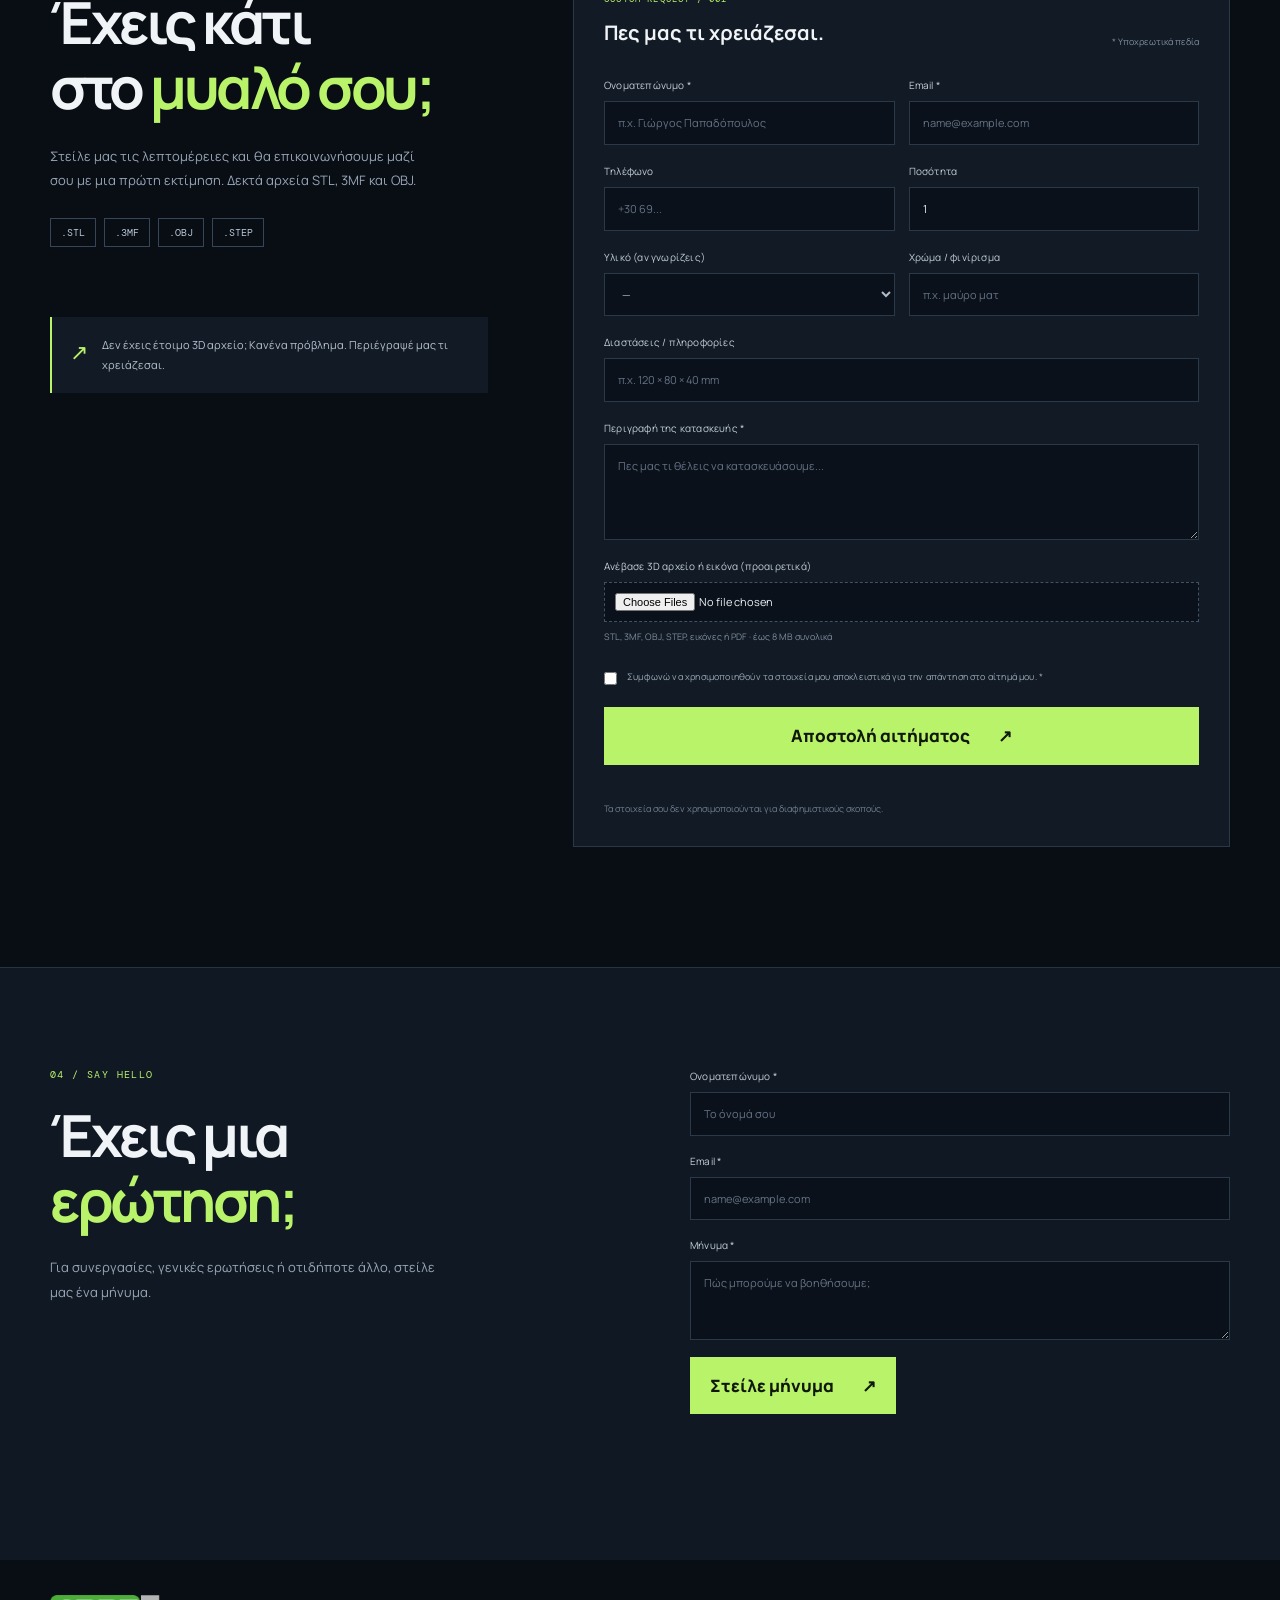
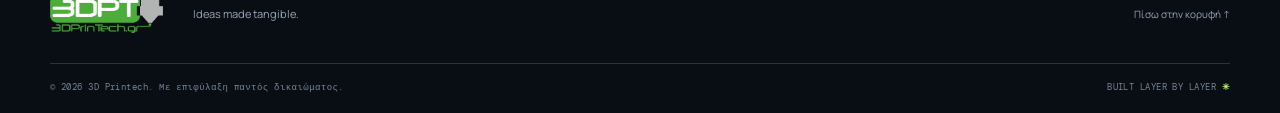
==== commit 112fc272: "Update index.html" ====
--- a/index.html
+++ b/index.html
@@ -156,12 +156,6 @@
    </section>
    <!-- PORTFOLIO / CATEGORIES -->
    <section class="section-wrap work-section" id="work">
-
- 
-
-
-
-    <div class="portfolio-grid">
       <div class="section-head">
 
       <div class="eyebrow">
@@ -178,6 +172,8 @@
       </h2>
 
     </div>
+    <div class="portfolio-grid">
+
     <!-- 01 / CUSTOM KEYCHAINS -->
     <a href="galleries/custom-keychains.html" class="work-card">
       <div class="work-visual">
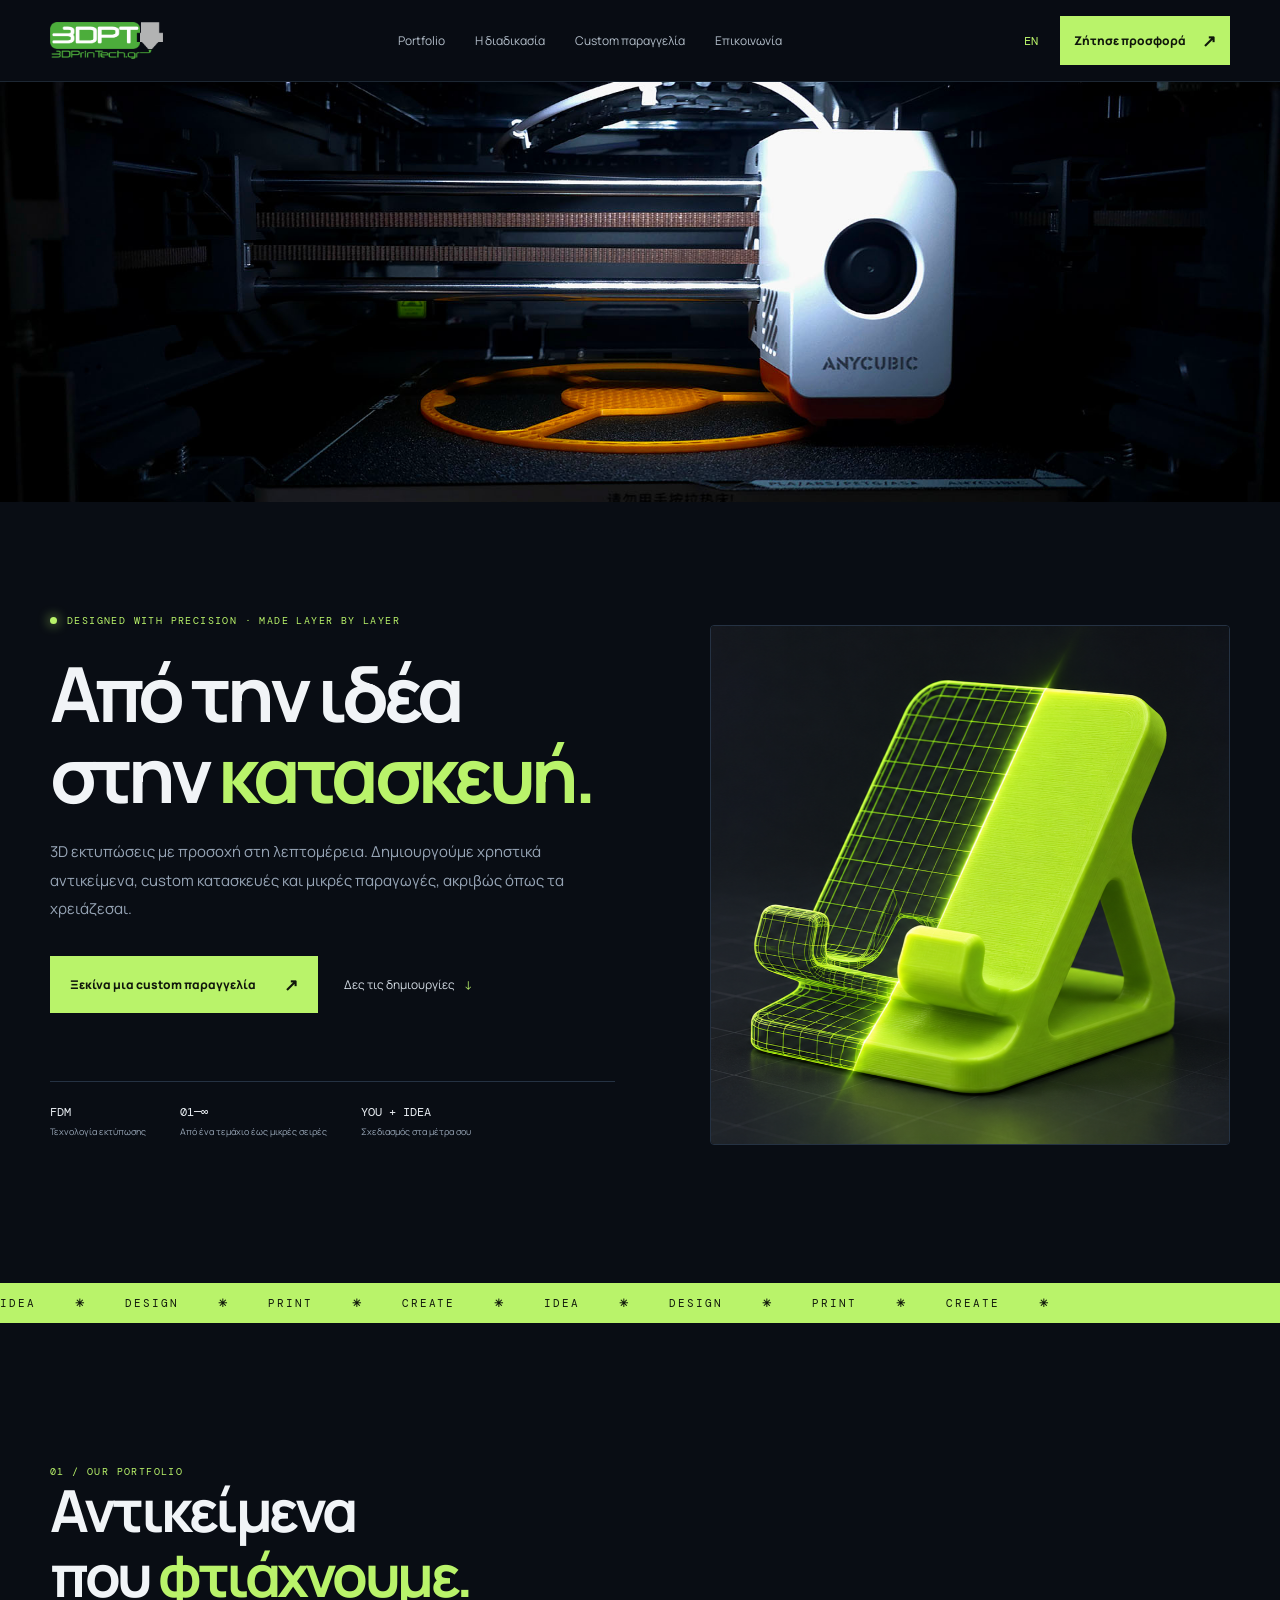
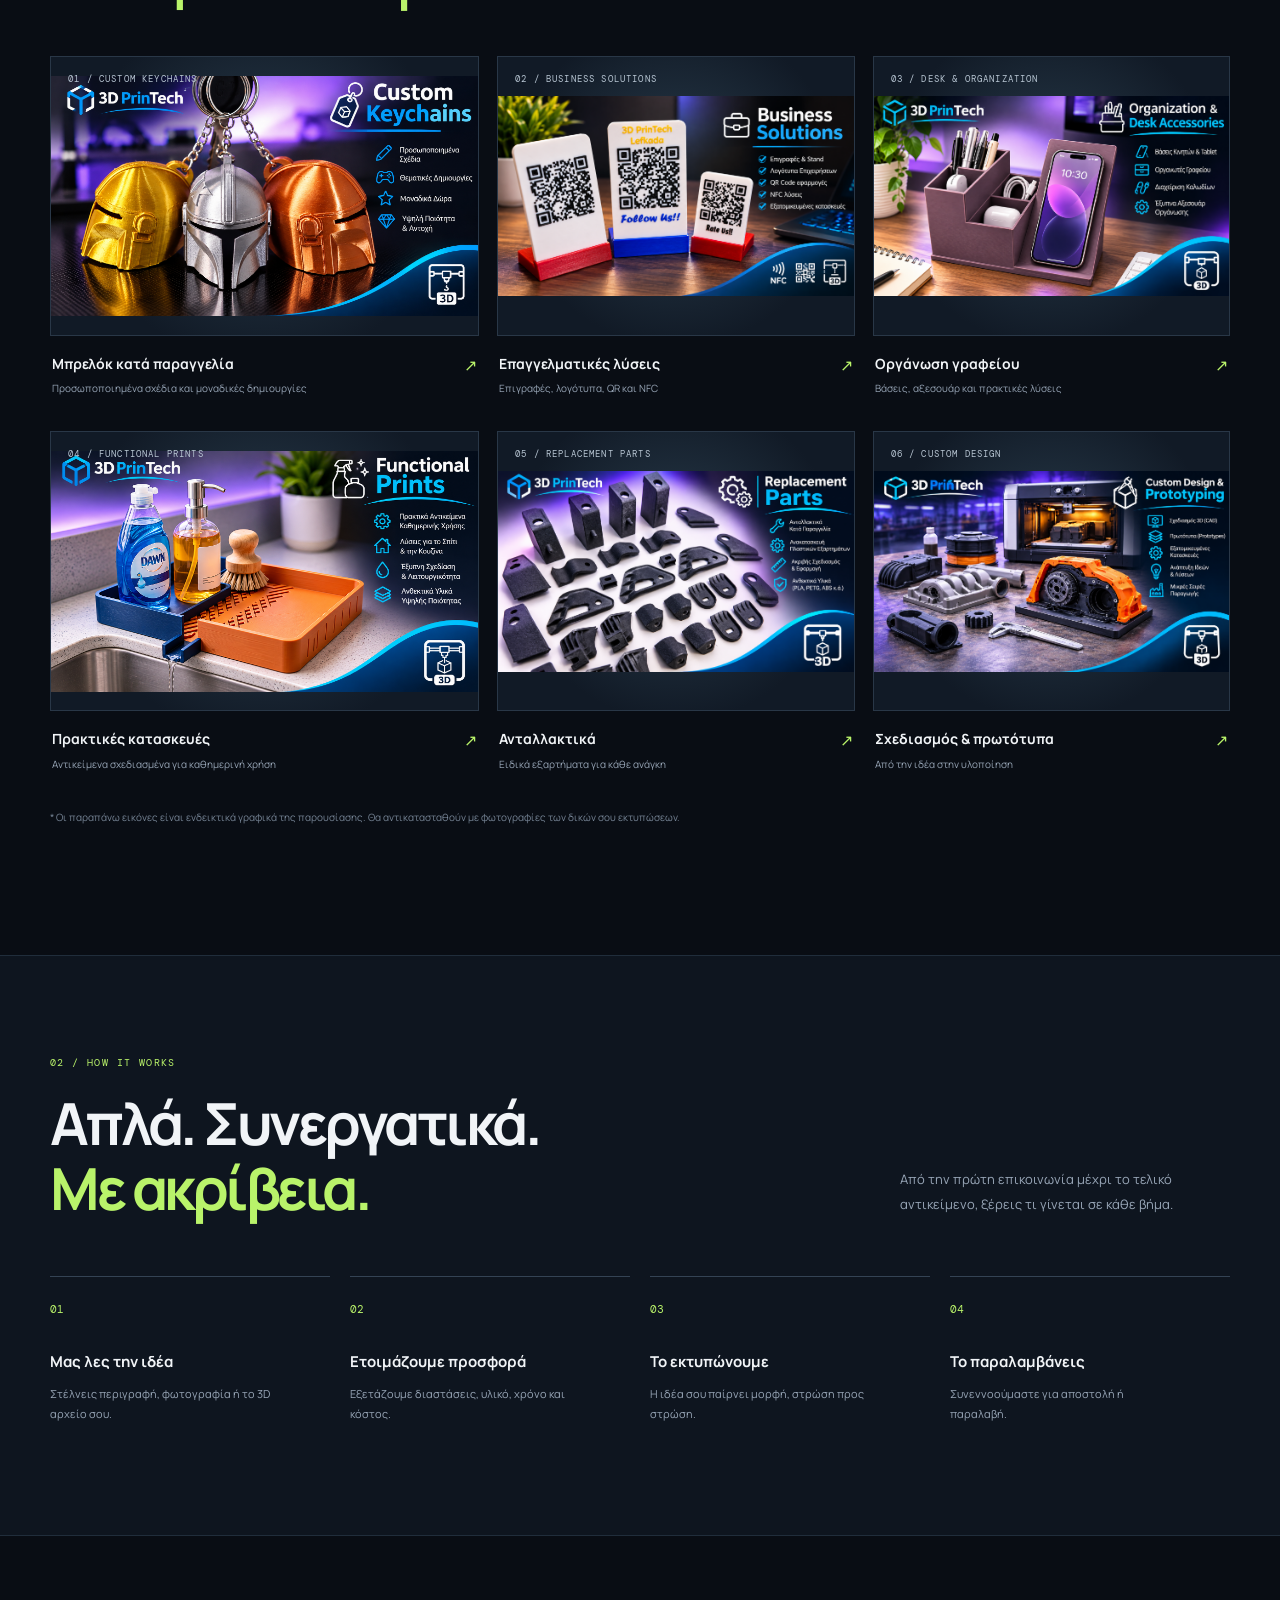
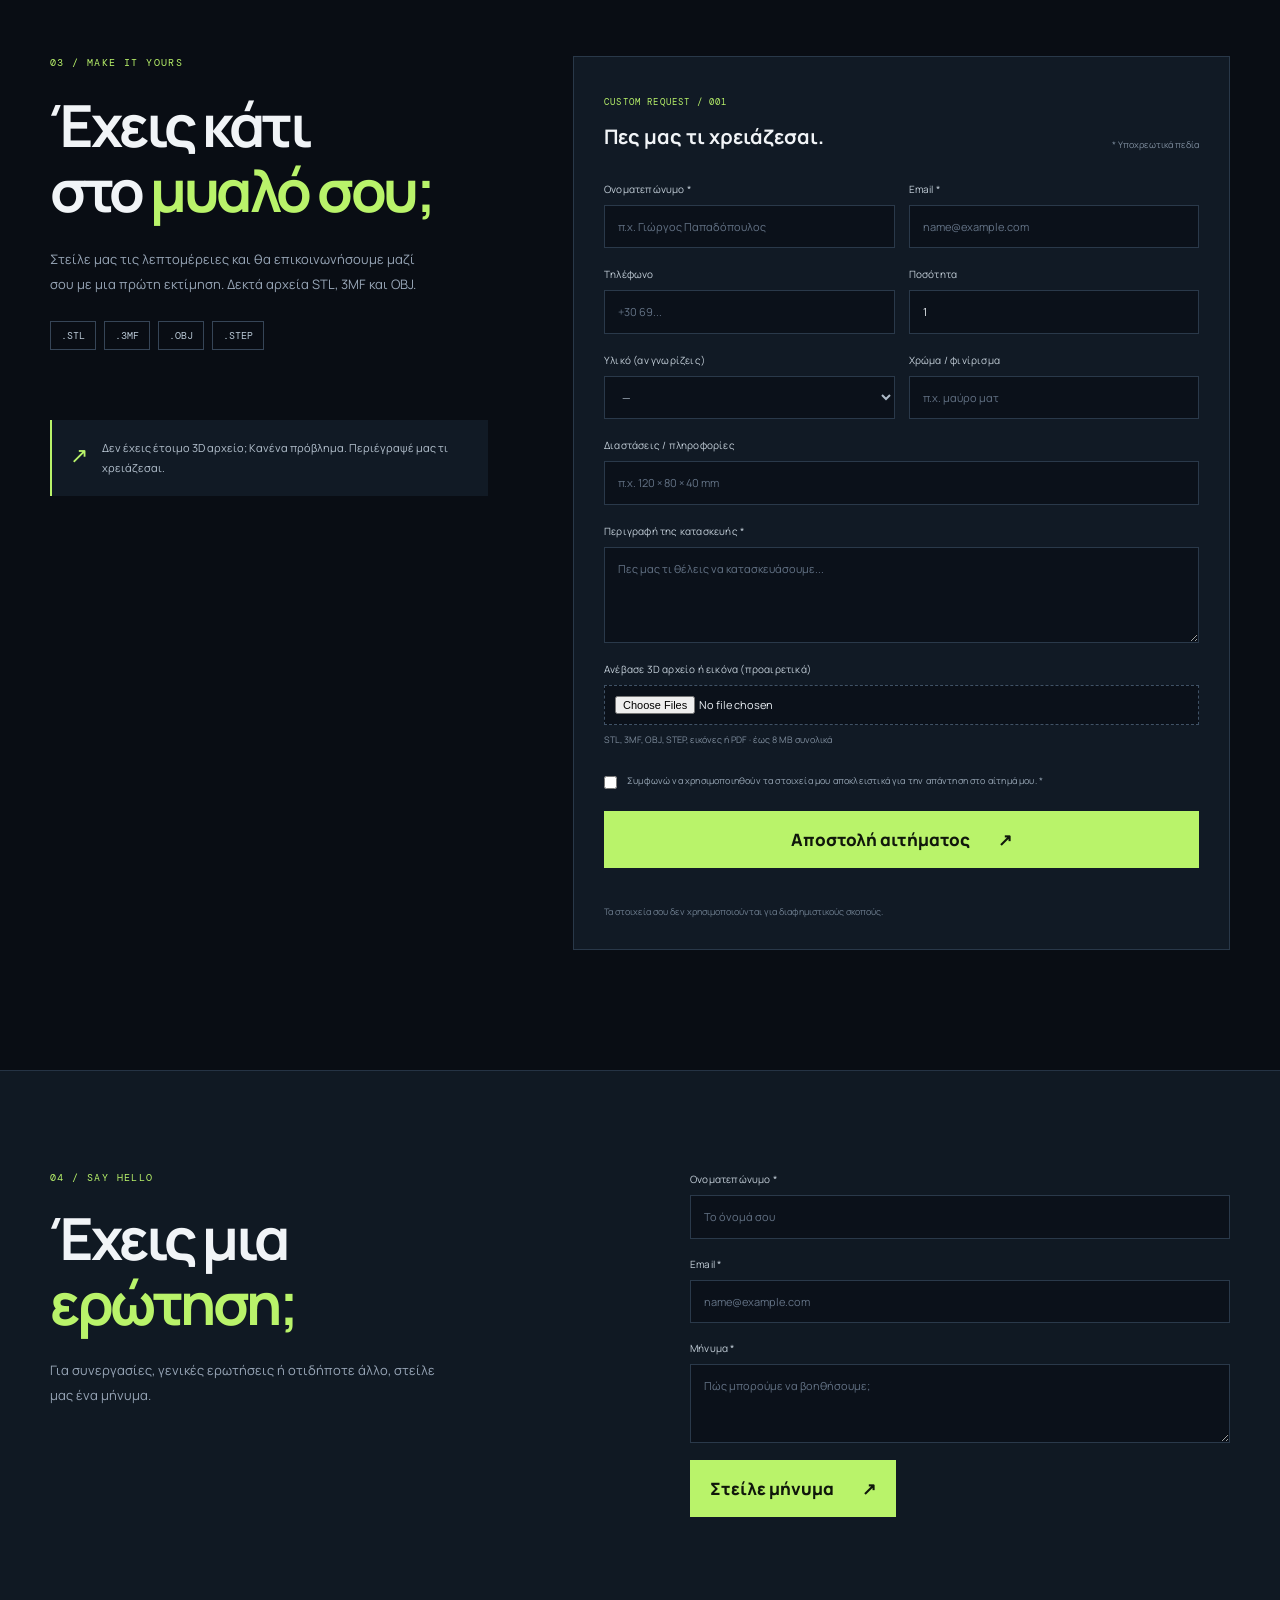
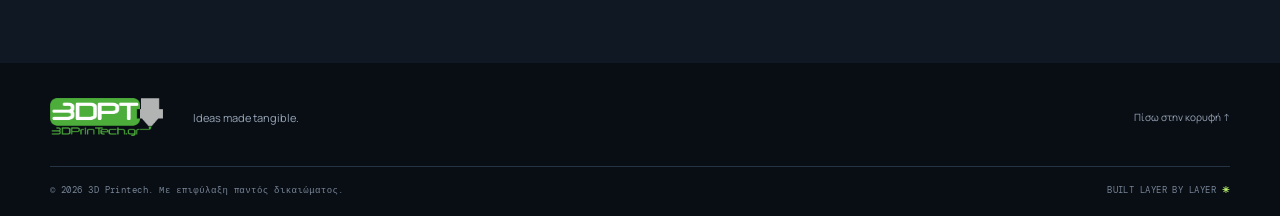
==== commit 865749e9: "Update index.html" ====
--- a/index.html
+++ b/index.html
@@ -156,22 +156,23 @@
    </section>
    <!-- PORTFOLIO / CATEGORIES -->
    <section class="section-wrap work-section" id="work">
-      <div class="section-head">
-
-      <div class="eyebrow">
-        01 / OUR PORTFOLIO
-      </div>
-
-      <h2 data-i18n="workTitle">
-        Αντικείμενα
-        <br/>
-        που
-        <em>
-          φτιάχνουμε.
-        </em>
-      </h2>
-
-    </div>
+      <div class="section-heading">
+      <div>
+        <div class="eyebrow">
+          01 / OUR PORTFOLIO
+        </div>
+
+        <h2 data-i18n="workTitle">
+          Αντικείμενα
+          <br/>
+          που
+          <em>
+            φτιάχνουμε.
+          </em>
+        </h2>
+      </div>
+    </div>
+   
     <div class="portfolio-grid">
 
     <!-- 01 / CUSTOM KEYCHAINS -->
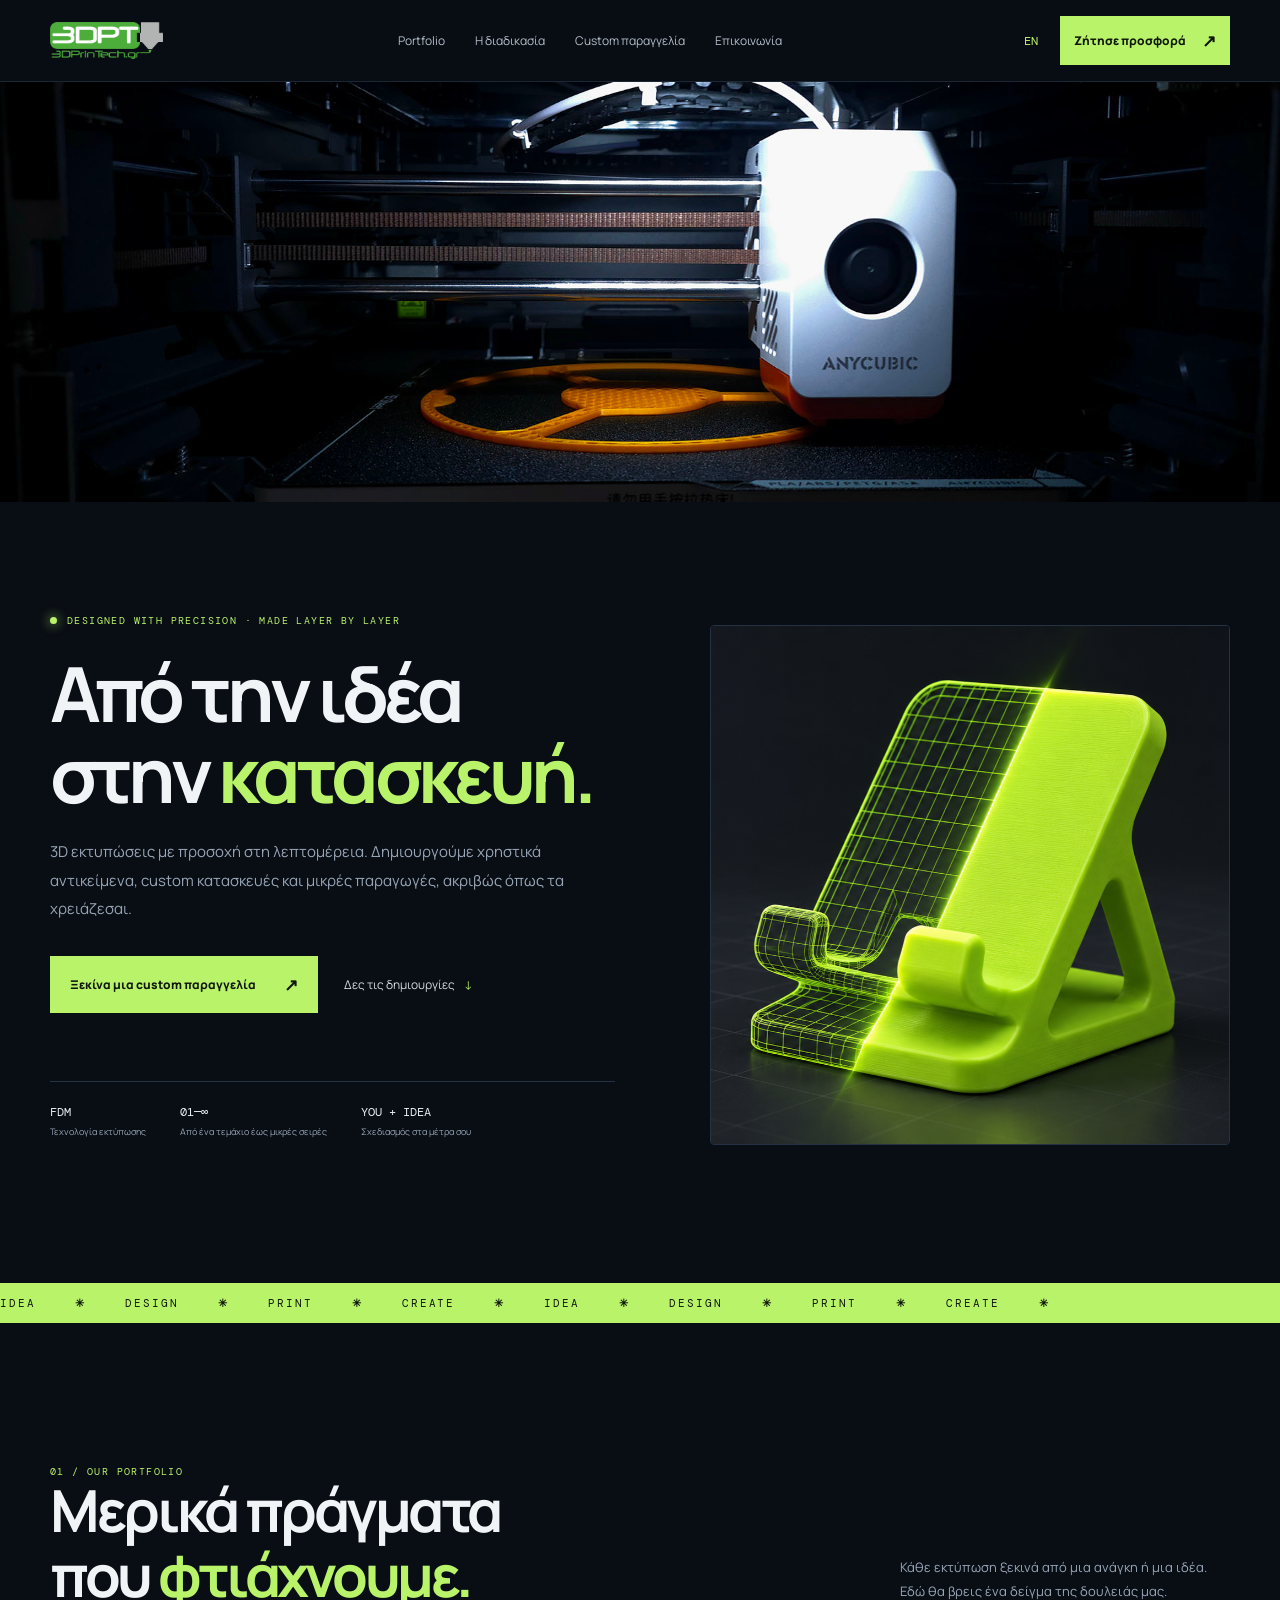
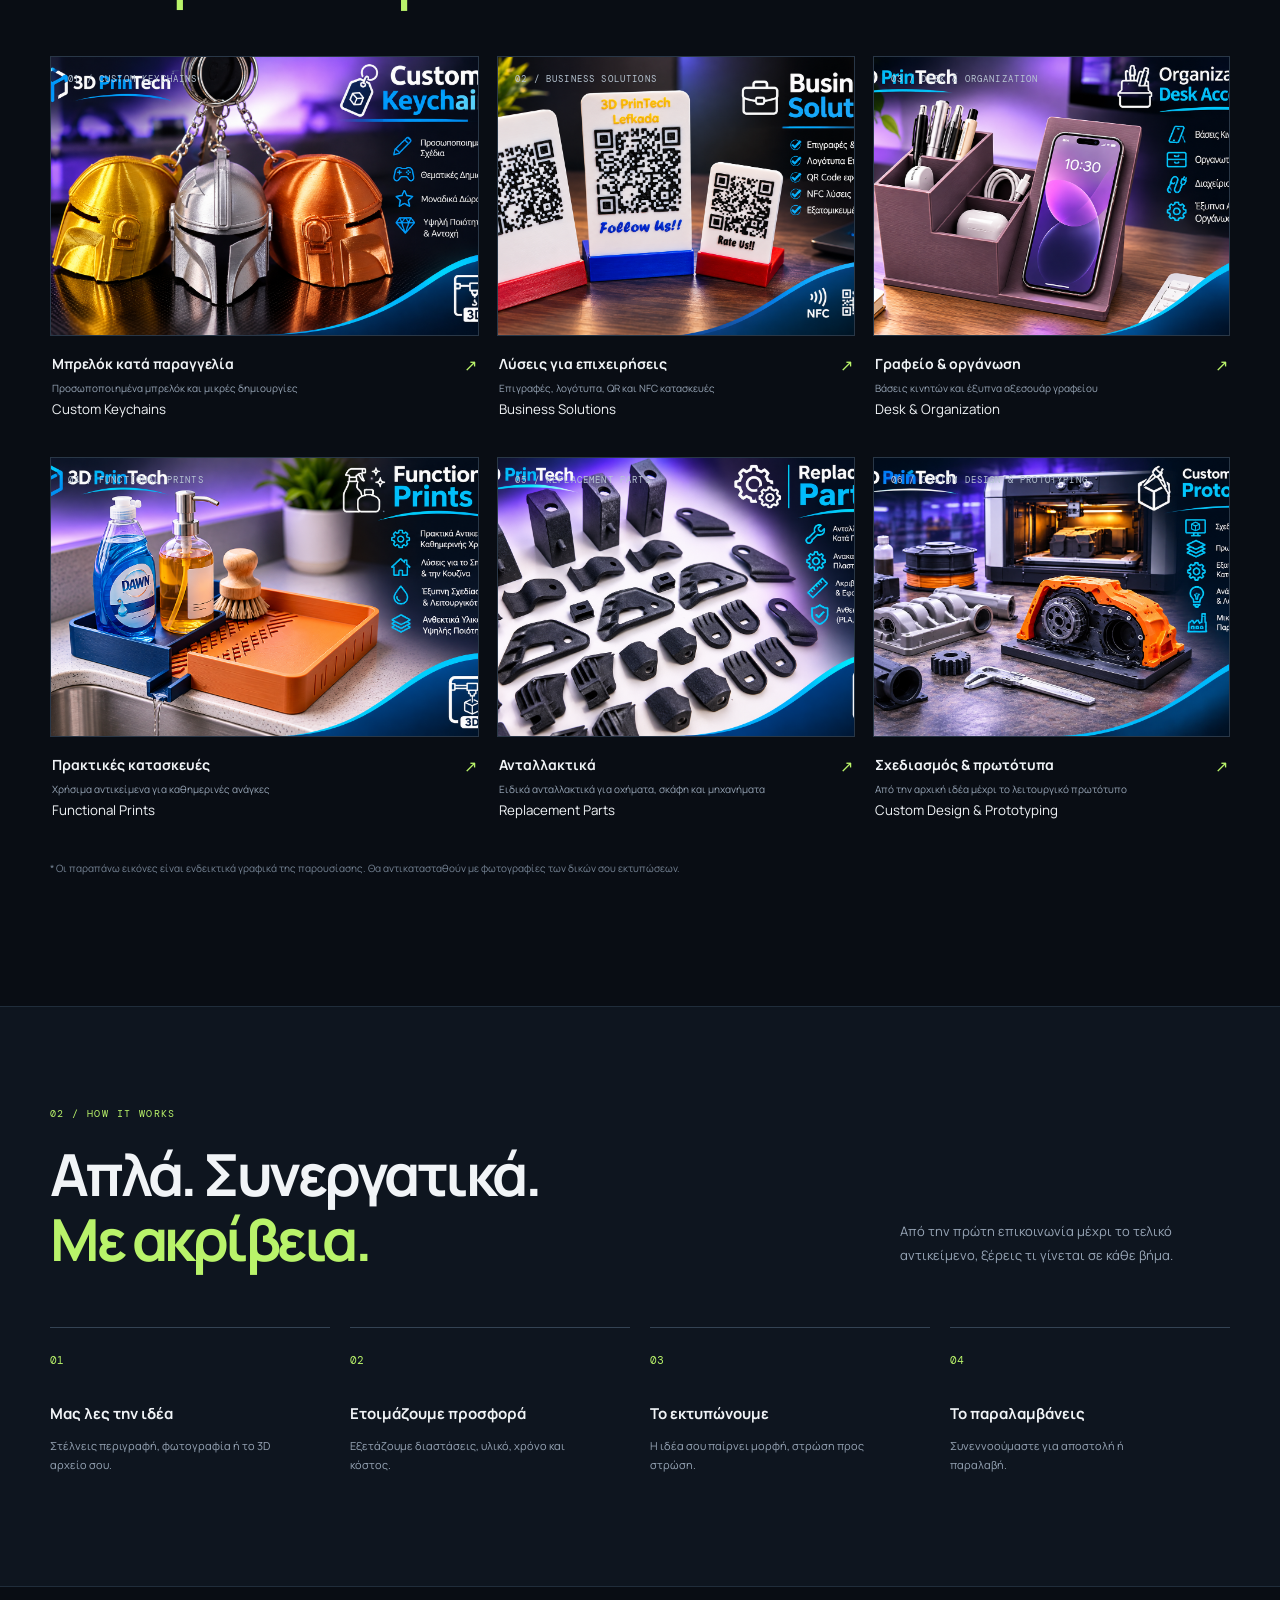
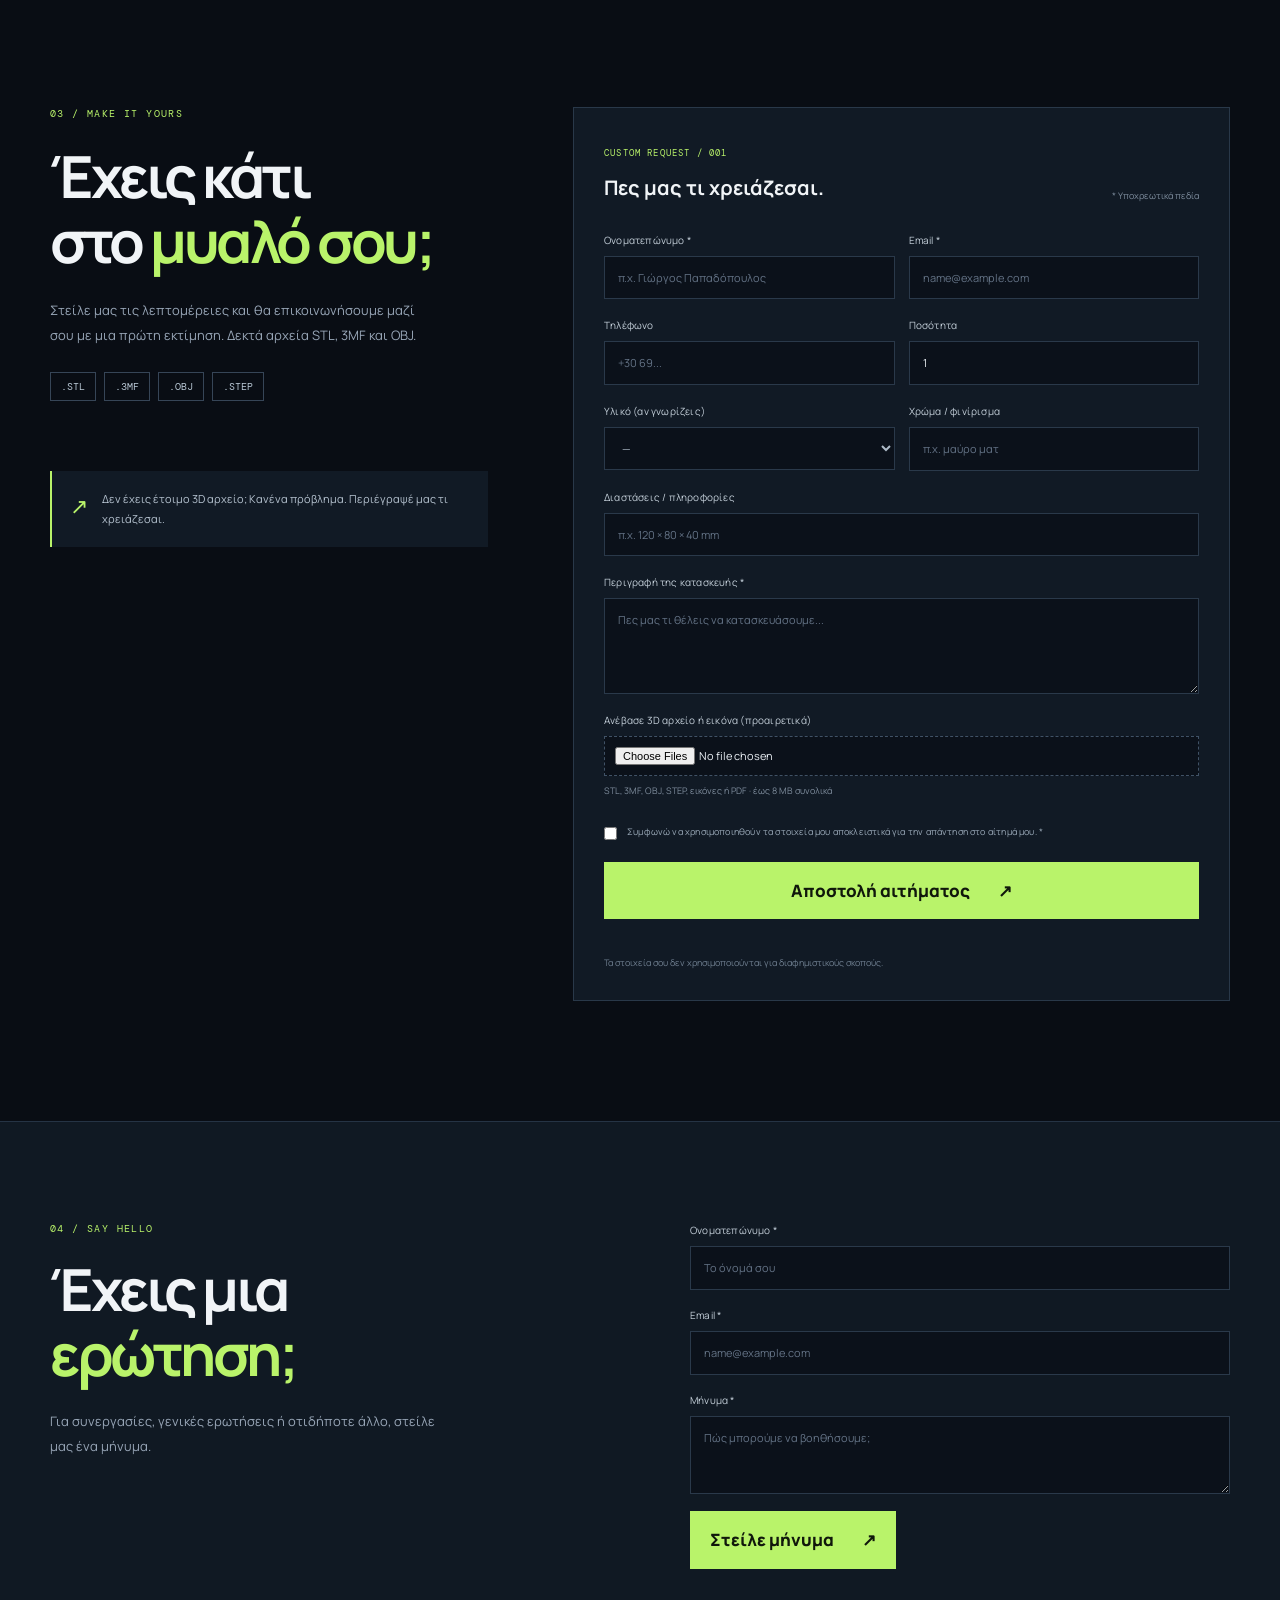
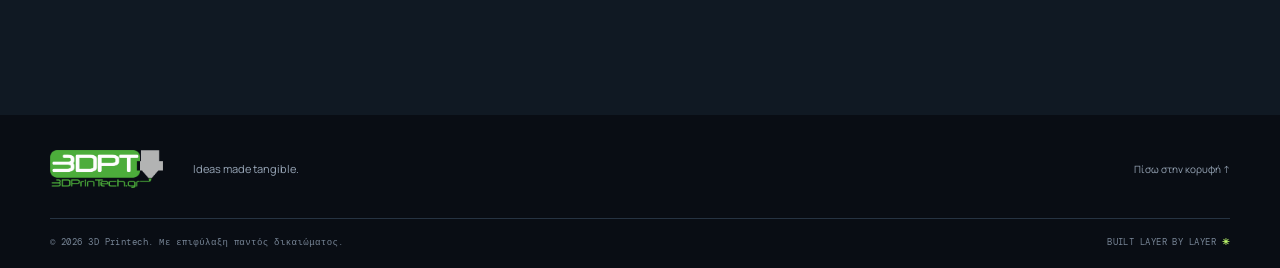
==== commit e6cea813: "Update index.html new page galleries" ====
--- a/index.html
+++ b/index.html
@@ -1,4 +1,4 @@
-  <!DOCTYPE html>
+<!DOCTYPE html>
 <html lang="el">
  <head>
   <meta charset="utf-8"/>
@@ -156,117 +156,134 @@
    </section>
    <!-- PORTFOLIO / CATEGORIES -->
    <section class="section-wrap work-section" id="work">
-      <div class="section-heading">
-      <div>
-        <div class="eyebrow">
-          01 / OUR PORTFOLIO
-        </div>
-
-        <h2 data-i18n="workTitle">
-          Αντικείμενα
-          <br/>
-          που
-          <em>
-            φτιάχνουμε.
-          </em>
-        </h2>
-      </div>
-    </div>
-   
+    <div class="section-heading">
+     <div>
+      <div class="eyebrow">
+       01 / OUR PORTFOLIO
+      </div>
+      <h2 data-i18n="workTitle">
+       Μερικά πράγματα
+       <br/>
+       που
+       <em>
+        φτιάχνουμε.
+       </em>
+      </h2>
+     </div>
+     <p data-i18n="workLead">
+      Κάθε εκτύπωση ξεκινά από μια ανάγκη ή μια ιδέα. Εδώ θα βρεις ένα δείγμα της δουλειάς μας.
+     </p>
+    </div>
     <div class="portfolio-grid">
-
-    <!-- 01 / CUSTOM KEYCHAINS -->
-    <a href="galleries/custom-keychains.html" class="work-card">
-      <div class="work-visual">
-        <img src="categories/01cat.png" alt="Custom Keychains">
-        <span class="visual-tag">01 / CUSTOM KEYCHAINS</span>
+     <a class="work-card category-card" href="galleries/01/index.html">
+      <div class="work-visual category-visual">
+       <img
+        src="categories/01cat.png"
+        alt="Μπρελόκ κατά παραγγελία — Custom Keychains"
+        style="width: 100%; height: 100%; object-fit: cover;"
+       />
+       <span class="visual-tag">01 / CUSTOM KEYCHAINS</span>
       </div>
       <div class="work-meta">
-        <div>
-          <h3 data-i18n="item1">Μπρελόκ κατά παραγγελία</h3>
-          <p data-i18n="item1d">Προσωποποιημένα σχέδια και μοναδικές δημιουργίες</p>
-        </div>
-        <span>↗</span>
-      </div>
-    </a>
-
-    <!-- 02 / BUSINESS SOLUTIONS -->
-    <a href="galleries/business-solutions.html" class="work-card">
-      <div class="work-visual">
-        <img src="categories/02cat.png" alt="Business Solutions">
-        <span class="visual-tag">02 / BUSINESS SOLUTIONS</span>
+       <div>
+        <h3>Μπρελόκ κατά παραγγελία</h3>
+        <p>Προσωποποιημένα μπρελόκ και μικρές δημιουργίες</p>
+        <small>Custom Keychains</small>
+       </div>
+       <span>↗</span>
+      </div>
+     </a>
+     <a class="work-card category-card" href="galleries/02/index.html">
+      <div class="work-visual category-visual">
+       <img
+        src="categories/02cat.png"
+        alt="Λύσεις για επιχειρήσεις — Business Solutions"
+        style="width: 100%; height: 100%; object-fit: cover;"
+       />
+       <span class="visual-tag">02 / BUSINESS SOLUTIONS</span>
       </div>
       <div class="work-meta">
-        <div>
-          <h3 data-i18n="item2">Επαγγελματικές λύσεις</h3>
-          <p data-i18n="item2d">Επιγραφές, λογότυπα, QR και NFC</p>
-        </div>
-        <span>↗</span>
-      </div>
-    </a>
-
-    <!-- 03 / DESK & ORGANIZATION -->
-    <a href="galleries/desk-organization.html" class="work-card">
-      <div class="work-visual">
-        <img src="categories/03cat.png" alt="Desk & Organization">
-        <span class="visual-tag">03 / DESK & ORGANIZATION</span>
+       <div>
+        <h3>Λύσεις για επιχειρήσεις</h3>
+        <p>Επιγραφές, λογότυπα, QR και NFC κατασκευές</p>
+        <small>Business Solutions</small>
+       </div>
+       <span>↗</span>
+      </div>
+     </a>
+     <a class="work-card category-card" href="galleries/03/index.html">
+      <div class="work-visual category-visual">
+       <img
+        src="categories/03cat.png"
+        alt="Γραφείο & οργάνωση — Desk & Organization"
+        style="width: 100%; height: 100%; object-fit: cover;"
+       />
+       <span class="visual-tag">03 / DESK & ORGANIZATION</span>
       </div>
       <div class="work-meta">
-        <div>
-          <h3 data-i18n="item3">Οργάνωση γραφείου</h3>
-          <p data-i18n="item3d">Βάσεις, αξεσουάρ και πρακτικές λύσεις</p>
-        </div>
-        <span>↗</span>
-      </div>
-    </a>
-
-    <!-- 04 / FUNCTIONAL PRINTS -->
-  <a href="galleries/functional-prints.html" class="work-card">
-    <div class="work-visual">
-      <img src="categories/04cat.png" alt="Functional Prints">
-      <span class="visual-tag">04 / FUNCTIONAL PRINTS</span>
-    </div>
-    <div class="work-meta">
-      <div>
-        <h3 data-i18n="item4">Πρακτικές κατασκευές</h3>
-        <p data-i18n="item4d">Αντικείμενα σχεδιασμένα για καθημερινή χρήση</p>
-      </div>
-        <span>↗</span>
-      </div>
-    </a>
-
-    <!-- 05 / REPLACEMENT PARTS -->
-    <a href="galleries/replacement-parts.html" class="work-card">
-      <div class="work-visual">
-        <img src="categories/05cat.png" alt="Replacement Parts">
-        <span class="visual-tag">05 / REPLACEMENT PARTS</span>
+       <div>
+        <h3>Γραφείο & οργάνωση</h3>
+        <p>Βάσεις κινητών και έξυπνα αξεσουάρ γραφείου</p>
+        <small>Desk & Organization</small>
+       </div>
+       <span>↗</span>
+      </div>
+     </a>
+     <a class="work-card category-card" href="galleries/04/index.html">
+      <div class="work-visual category-visual">
+       <img
+        src="categories/04cat.png"
+        alt="Πρακτικές κατασκευές — Functional Prints"
+        style="width: 100%; height: 100%; object-fit: cover;"
+       />
+       <span class="visual-tag">04 / FUNCTIONAL PRINTS</span>
       </div>
       <div class="work-meta">
-        <div>
-          <h3 data-i18n="item5">Ανταλλακτικά</h3>
-          <p data-i18n="item5d">Ειδικά εξαρτήματα για κάθε ανάγκη</p>
-        </div>
-        <span>↗</span>
-      </div>
-    </a>
-
-    <!-- 06 / CUSTOM DESIGN & PROTOTYPING -->
-    <a href="galleries/custom-design.html" class="work-card">
-      <div class="work-visual">
-        <img src="categories/06cat.png" alt="Custom Design & Prototyping">
-        <span class="visual-tag">06 / CUSTOM DESIGN</span>
+       <div>
+        <h3>Πρακτικές κατασκευές</h3>
+        <p>Χρήσιμα αντικείμενα για καθημερινές ανάγκες</p>
+        <small>Functional Prints</small>
+       </div>
+       <span>↗</span>
+      </div>
+     </a>
+     <a class="work-card category-card" href="galleries/05/index.html">
+      <div class="work-visual category-visual">
+       <img
+        src="categories/05cat.png"
+        alt="Ανταλλακτικά — Replacement Parts"
+        style="width: 100%; height: 100%; object-fit: cover;"
+       />
+       <span class="visual-tag">05 / REPLACEMENT PARTS</span>
       </div>
       <div class="work-meta">
-        <div>
-          <h3 data-i18n="item6">Σχεδιασμός & πρωτότυπα</h3>
-          <p data-i18n="item6d">Από την ιδέα στην υλοποίηση</p>
-        </div>
-        <span>↗</span>
-      </div>
-    </a>
-
-  </div>
-
+       <div>
+        <h3>Ανταλλακτικά</h3>
+        <p>Ειδικά ανταλλακτικά για οχήματα, σκάφη και μηχανήματα</p>
+        <small>Replacement Parts</small>
+       </div>
+       <span>↗</span>
+      </div>
+     </a>
+     <a class="work-card category-card" href="galleries/06/index.html">
+      <div class="work-visual category-visual">
+       <img
+        src="categories/06cat.png"
+        alt="Σχεδιασμός & πρωτότυπα — Custom Design & Prototyping"
+        style="width: 100%; height: 100%; object-fit: cover;"
+       />
+       <span class="visual-tag">06 / CUSTOM DESIGN & PROTOTYPING</span>
+      </div>
+      <div class="work-meta">
+       <div>
+        <h3>Σχεδιασμός & πρωτότυπα</h3>
+        <p>Από την αρχική ιδέα μέχρι το λειτουργικό πρωτότυπο</p>
+        <small>Custom Design & Prototyping</small>
+       </div>
+       <span>↗</span>
+      </div>
+     </a>
+    </div>
     <p class="portfolio-note" data-i18n="portfolioNote">
      * Οι παραπάνω εικόνες είναι ενδεικτικά γραφικά της παρουσίασης. Θα αντικατασταθούν με φωτογραφίες των δικών σου εκτυπώσεων.
     </p>
